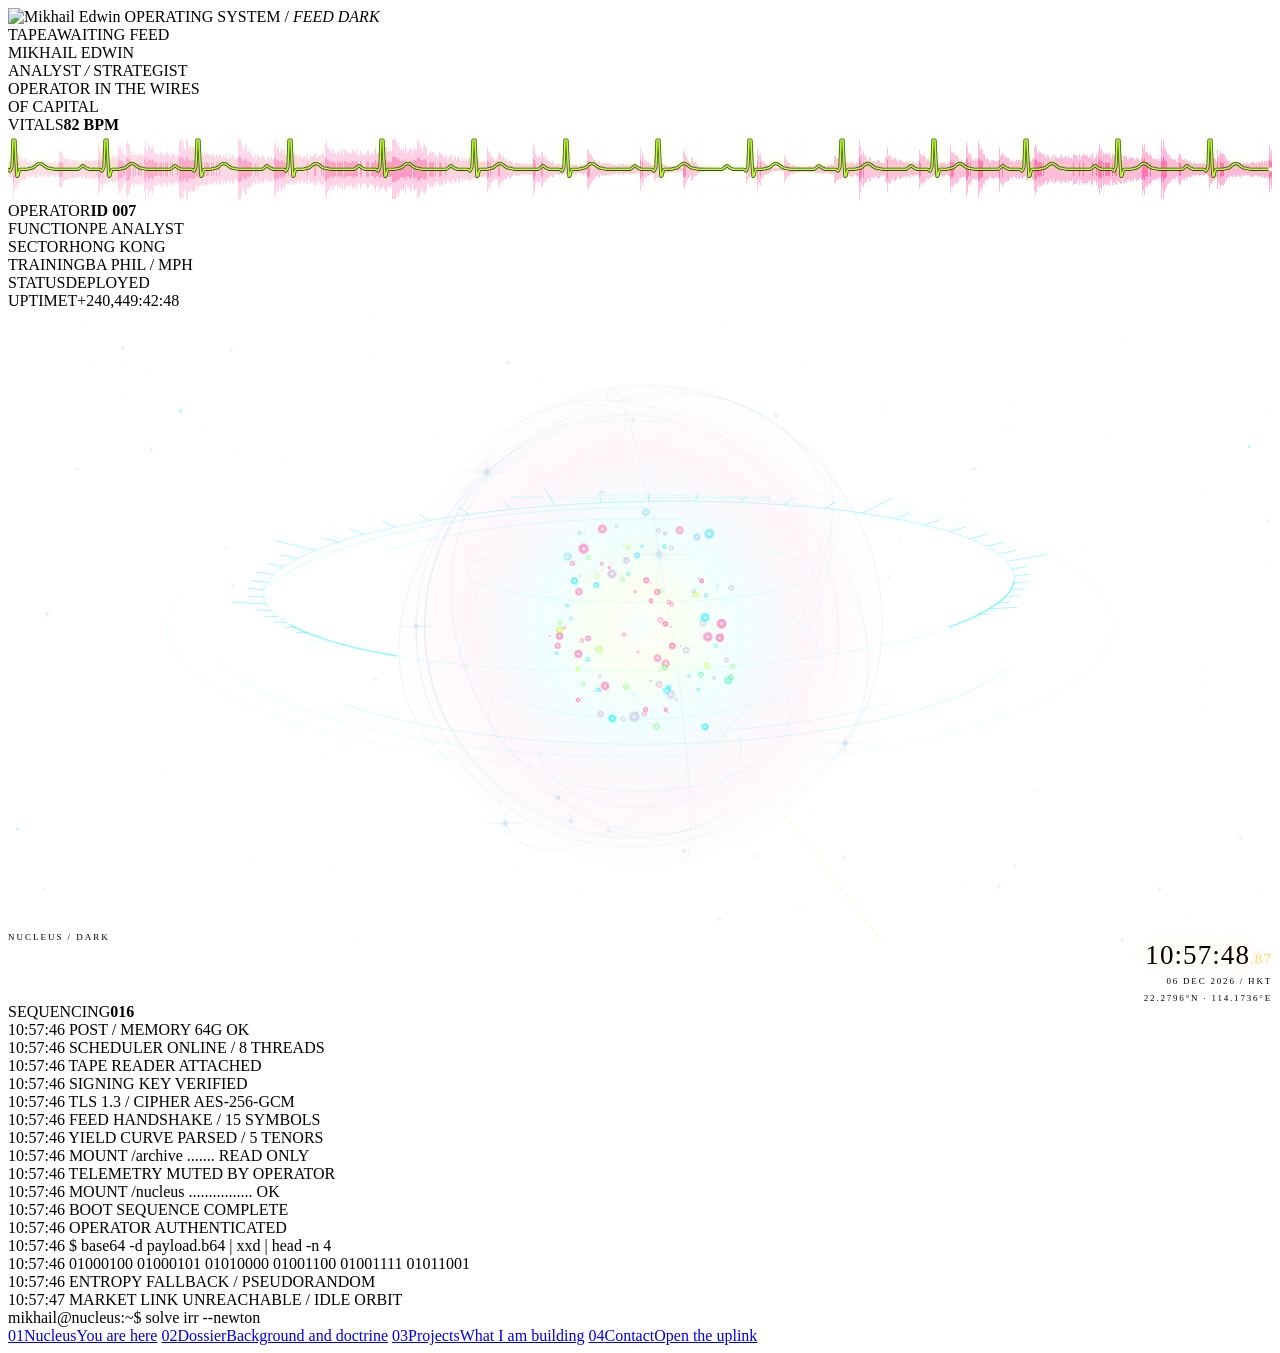
==== index.html @ b55f5379 "stop waiting on a font to draw anything Every page hung its first paint on a stylesheet from a host " ====
<!DOCTYPE html>
<html lang="en">
<head>
<meta charset="UTF-8" />
<meta name="viewport" content="width=device-width, initial-scale=1.0" />
<title>MIKHAIL EDWIN // NUCLEUS</title>
<meta name="description" content="Mikhail Edwin — analyst and strategist, operator in the wires of capital. Hong Kong.">
<meta name="theme-color" content="#05050a">
<meta property="og:type" content="website">
<meta property="og:site_name" content="Mikhail Edwin">
<meta property="og:title" content="MIKHAIL EDWIN">
<meta property="og:description" content="Mikhail Edwin — analyst and strategist, operator in the wires of capital. Hong Kong.">
<meta property="og:url" content="https://www.mikhailedwin.com/">
<meta name="twitter:card" content="summary">
<meta name="twitter:title" content="MIKHAIL EDWIN">
<meta name="twitter:description" content="Mikhail Edwin — analyst and strategist, operator in the wires of capital. Hong Kong.">
<link rel="canonical" href="https://www.mikhailedwin.com/">
<link rel="preconnect" href="https://fonts.googleapis.com">
<link rel="preconnect" href="https://fonts.gstatic.com" crossorigin>
<!-- Fonts must never hold up the first paint. This host is unreachable
     from some networks, and a blocking stylesheet means a blank page
     until it times out. Loaded as print, promoted on arrival; the type
     falls back to the system stack and swaps in when it lands. -->
<link href="https://fonts.googleapis.com/css2?family=Chakra+Petch:wght@300;600;700&family=JetBrains+Mono:wght@300;400;500&display=swap" rel="stylesheet" media="print" onload="this.media='all'">
<noscript><link href="https://fonts.googleapis.com/css2?family=Chakra+Petch:wght@300;600;700&family=JetBrains+Mono:wght@300;400;500&display=swap" rel="stylesheet"></noscript>
<link rel="icon" href="favicon.svg" type="image/svg+xml">
<link rel="stylesheet" href="hud.css?v=9">
<style>
/* ── Clock ────────────────────────────────────────────────── */
.clk { text-align: right; }
.clk .big {
  color: var(--amber); font-size: 27px; letter-spacing: .04em;
  font-variant-numeric: tabular-nums; line-height: 1;
  text-shadow: 0 0 18px rgba(255,184,0,.28);
}
.clk .big em { font-style: normal; color: rgba(255,184,0,.55); font-size: 15px; }
.clk .l { color: var(--am-2); font-size: 9px; letter-spacing: .2em; margin-top: 7px; }
.clk .l.date { color: var(--am-1); }

/* ── Field (the orbital ticker) ───────────────────────────── */
.field { position: relative; min-height: 0; cursor: crosshair; outline: none; }
#orb { display: block; width: 100%; height: 100%; }
.field:focus-visible { outline: 1px solid var(--mg-1); outline-offset: 4px; }

/* Warp-through: chrome falls away as the core rushes the viewer */
.hud { transition: opacity .2s ease-in, transform .38s cubic-bezier(.45,0,.9,.35), filter .2s ease-in; }
.hud.warping { opacity: 0; transform: scale(1.12); filter: blur(1.5px); }
.hud.warping .field { opacity: 1; }
#warp {
  position: fixed; inset: 0; z-index: 90; pointer-events: none; opacity: 0;
  background: radial-gradient(circle at 50% 50%, #eafcff 0%, var(--cyan) 42%, rgba(0,240,255,0) 78%);
}
.f-tag { position: absolute; bottom: 0; font-size: 9px; letter-spacing: .22em; color: var(--cy-2); pointer-events: none; }
.f-l { left: 0; }
.f-r { right: 0; text-align: right; }
.f-r b { color: var(--cy-1); font-weight: 400; }

/* ── Vitals ───────────────────────────────────────────────── */
#wave { display: block; width: 100%; height: 68px; }
</style>
</head>
<body>

<div id="warp"></div>

<div class="hud">

  <header class="strip">
    <span class="mark"><img src="favicon.svg" alt="Mikhail Edwin" width="22" height="19"></span>
    <span class="build hide-s"><i class="pip warn" id="pip"></i>OPERATING SYSTEM / <em id="state" class="warn">INITIALISING</em></span>
    <div class="tape" id="tape" aria-hidden="true"><span class="tape-rail" id="tapeRail"></span></div>
    <span class="spacer"></span>
  </header>

  <!-- LEFT -->
  <div class="col">
    <div class="ident">
      <div class="n">
        <span class="glitch" data-text="MIKHAIL">MIKHAIL</span>
        <span class="glitch b" data-text="EDWIN">EDWIN</span>
      </div>
      <div class="r">ANALYST <i>/</i> STRATEGIST<br>OPERATOR IN THE WIRES<br>OF CAPITAL</div>
    </div>

    <div class="mod mod--vitals">
      <div class="h"><span>VITALS</span><b class="life"><span id="bpm">--</span> BPM</b></div>
      <canvas id="wave"></canvas>
    </div>

    <div class="mod mod--operator">
      <div class="h"><span>OPERATOR</span><b>ID 007</b></div>
      <div class="kv"><span class="k">FUNCTION</span><span class="v">PE ANALYST</span></div>
      <div class="kv"><span class="k">SECTOR</span><span class="v">HONG KONG</span></div>
      <div class="kv"><span class="k">TRAINING</span><span class="v">BA PHIL / MPH</span></div>
      <div class="kv"><span class="k">STATUS</span><span class="v life">DEPLOYED</span></div>
      <div class="kv"><span class="k">UPTIME</span><span class="v t" id="up">--</span></div>
    </div>
  </div>

  <!-- CENTRE FIELD -->
  <div class="field" id="field" role="button" tabindex="0"
       aria-label="Seven Eyes protocol. Opens the surveillance view.">
    <canvas id="orb"></canvas>
    <div class="f-tag f-l">NUCLEUS / <span id="f-mode">IDLE</span></div>
  </div>

  <!-- RIGHT -->
  <div class="col">
    <div class="clk">
      <div class="big"><span id="ck">00:00:00</span><em id="ms">.00</em></div>
      <div class="l date" id="dt">-- --- ----</div>
      <div class="l">22.2796&deg;N &middot; 114.1736&deg;E</div>
    </div>

    <div class="mod logmod mod--log">
      <div class="h time"><span>SEQUENCING</span><b id="seq">000</b></div>
      <div class="log" id="log"></div>
      <div class="caret" id="caret">mikhail@nucleus:~$ </div>
    </div>
  </div>

  <!-- BOTTOM MENU -->
  <nav class="menu" id="menu">
    <span class="menu-scan" id="scan"></span>
    <a class="mi on" href="#"><span class="idx">01</span><span class="t2">Nucleus</span><span class="c2">You are here</span></a>
    <a class="mi" href="dossier.html"><span class="idx">02</span><span class="t2">Dossier</span><span class="c2">Background and doctrine</span></a>
    <a class="mi" href="projects.html"><span class="idx">03</span><span class="t2">Projects</span><span class="c2">What I am building</span></a>
    <a class="mi" href="https://linkedin.com/in/mikhailedwin" target="_blank" rel="noopener"><span class="idx">04</span><span class="t2">Contact</span><span class="c2">Open the uplink</span></a>
  </nav>

</div>

<script>
(function () {
  'use strict';
  var RM = matchMedia('(prefers-reduced-motion: reduce)').matches;
  var $ = function (i) { return document.getElementById(i); };
  var lerp = function (a, b, t) { return a + (b - a) * t; };
  var LM = '193,255,58';

  /* ── Entropy ─────────────────────────────────────────────── */
  var QRN = [], qi = Math.floor(Math.random() * 9973);
  function qrand() { return QRN.length ? QRN[qi++ % QRN.length] : Math.random(); }
  // Shuffle bag: every entry comes up once before any comes up twice, and
  // the running order is different each time the bag refills. Beats plain
  // random, which clumps and repeats.
  function bagOf(arr) {
    var bag = [];
    return function () {
      if (!bag.length) {
        bag = arr.slice();
        for (var i = bag.length - 1; i > 0; i--) {
          var j = Math.floor(qrand() * (i + 1));
          var t = bag[i]; bag[i] = bag[j]; bag[j] = t;
        }
      }
      return bag.pop();
    };
  }
  fetch('quantum_rng.json?w=' + Math.floor(Date.now() / 6048e5))
    .then(function (r) { return r.json(); })
    .then(function (d) {
      if (d.values && d.values.length) {
        QRN = d.values;
        log('QUANTUM POOL BOUND / ' + d.values.length + ' SEEDS');
      }
    })
    .catch(function () { log('ENTROPY FALLBACK / PSEUDORANDOM'); });

  /* ── Clock / uptime ──────────────────────────────────────── */
  function pad(n, w) { return String(n).padStart(w || 2, '0'); }
  var fmt = new Intl.DateTimeFormat('en-GB', {
    timeZone: 'Asia/Hong_Kong', hour12: false,
    hour: '2-digit', minute: '2-digit', second: '2-digit',
    day: '2-digit', month: 'short', year: 'numeric'
  });
  var ckEl = $('ck'), msEl = $('ms'), dtEl = $('dt');
  var lastSec = -1, lastCk = '', lastDt = '', lastMs = '';
  function clock() {
    var now = Date.now();
    var sec = (now / 1000) | 0;
    if (sec !== lastSec) {                 // the expensive part, once a second
      lastSec = sec;
      var g = {};
      fmt.formatToParts(new Date(now)).forEach(function (p) { g[p.type] = p.value; });
      var ck = g.hour + ':' + g.minute + ':' + g.second;
      if (ck !== lastCk) { lastCk = ck; ckEl.textContent = ck; }
      var dt = g.day + ' ' + String(g.month).toUpperCase() + ' ' + g.year + ' / HKT';
      if (dt !== lastDt) { lastDt = dt; dtEl.textContent = dt; }
    }
    var ms = '.' + pad(Math.floor(now % 1000 / 10));
    if (ms !== lastMs) { lastMs = ms; msEl.textContent = ms; }
  }
  var BIRTH = new Date('1999-07-02T09:15:00Z').getTime();
  function uptime() {
    var s = Math.floor((Date.now() - BIRTH) / 1000);
    $('up').textContent = 'T+' + Math.floor(s / 3600).toLocaleString('en-US') + ':' + pad(s % 3600 / 60 | 0) + ':' + pad(s % 60);
  }
  uptime(); setInterval(uptime, 1000);

  /* ── Log ─────────────────────────────────────────────────── */
  var logEl = $('log'), seq = 0;
  var tfmt = new Intl.DateTimeFormat('en-GB', {
    timeZone: 'Asia/Hong_Kong', hour12: false,
    hour: '2-digit', minute: '2-digit', second: '2-digit'
  });
  function log(msg, cls) {
    var el = document.createElement('div');
    el.className = 'ln new ' + (cls || '');
    el.innerHTML = '<span class="ts">' + tfmt.format(new Date()) + '</span> ' + msg;
    logEl.appendChild(el);
    setTimeout(function () { el.classList.remove('new'); }, 360);
    while (logEl.children.length > 30) logEl.removeChild(logEl.firstChild);
    $('seq').textContent = pad(++seq % 1000, 3);
  }
  // Seed enough scrollback that the panel opens full rather than
  // with a void between the header and the first line.
  // A boot has a beginning and an end, so those stay put. Everything in
  // between is drawn fresh each load, in a fresh order, from a pool far
  // larger than the number of slots.
  var BOOT_MID = [
    'BUS ENUMERATED / 14 DEVICES',
    'KERNEL 4.1.7 / WETWARE BRIDGE OK',
    'MOUNT /nucleus  ................ OK',
    'MOUNT /doctrine ......... ENCRYPTED',
    'MOUNT /archive  ....... READ ONLY',
    'TLS 1.3 / CIPHER AES-256-GCM',
    'MARKET SOCKET OPENED',
    'FEED HANDSHAKE / 15 SYMBOLS',
    'ENTROPY POOL SEEDED',
    'CARDIO DRIVER ATTACHED',
    'CLOCK SYNCED / STRATUM 2 / HKT',
    'PAGE TABLES REBUILT / 0 FAULTS',
    'SCHEDULER ONLINE / 8 THREADS',
    'ORBITAL SOLVER LOADED',
    'COLOUR RAMP CALIBRATED',
    'TAPE READER ATTACHED',
    'YIELD CURVE PARSED / 5 TENORS',
    'CACHE WARM / 94% HIT',
    'WATCHDOG ARMED / 30s',
    'SIGNING KEY VERIFIED',
    'TELEMETRY MUTED BY OPERATOR',
    'FIRMWARE 2.4.1 / NO ROLLBACK'
  ];
  var bootBag = bagOf(BOOT_MID);
  log('POST / MEMORY 64G OK');
  var bootN = 8 + Math.floor(qrand() * 3);
  for (var bi = 0; bi < bootN; bi++) log(bootBag());
  log('BOOT SEQUENCE COMPLETE');
  log('OPERATOR AUTHENTICATED');

  /* ── The machine is always building ──────────────────────── */
  // Real data first: status.json carries the genuine last operation,
  // written by the GitHub Actions workflows. This line is actually true.
  fetch('status.json?t=' + Math.floor(Date.now() / 60000))
    .then(function (r) { return r.json(); })
    .then(function (d) { if (d.last_op) log('LAST OP <span class="s">' + d.last_op + '</span>'); })
    .catch(function () {});

  function hex(n) {
    var o = '', h = '0123456789abcdef';
    for (var i = 0; i < n; i++) o += h[Math.floor(qrand() * 16)];
    return o;
  }
  function toBin(w) {
    return w.split('').map(function (ch) {
      return ch.charCodeAt(0).toString(2).padStart(8, '0');
    }).join(' ');
  }

  var build = 470 + Math.floor(qrand() * 90);
  // Real work, in the two languages this operator actually thinks in:
  // quantitative finance and biostatistics.
  var CODE = [
    '<span class="c-k">double</span> <span class="c-f">blackScholes</span>(S,K,r,v,T) {',
    '  d1 = (log(S/K)+(r+v*v/<span class="c-n">2</span>)*T)/(v*sqrt(T));',
    'sharpe = (<span class="c-f">mean</span>(r) - rf) / <span class="c-f">stdev</span>(r);',
    'beta = <span class="c-f">cov</span>(ri, rm) / <span class="c-f">var</span>(rm);',
    '<span class="c-k">for</span> (<span class="c-k">auto</span>&amp; t : trades) pnl += t.qty * dP;',
    'var95 = <span class="c-f">percentile</span>(rets, <span class="c-n">5</span>);',
    'irr = <span class="c-f">npvSolve</span>(cf, guess=<span class="c-n">0.1</span>);',
    '<span class="c-k">const</span> dcf = cf.<span class="c-f">reduce</span>((a,c,t)=&gt;a+c/r**t);',
    'ev = mktCap + debt - cash; <span class="c-c">// EV</span>',
    '<span class="c-f">coxph</span>(Surv(t, d) ~ arm + age);',
    'hr = <span class="c-f">exp</span>(coef); <span class="c-c">// hazard ratio</span>',
    'km.<span class="c-f">fit</span>(T, event_observed=E);',
    '<span class="c-k">if</span> (p &lt; <span class="c-n">0.05</span>) <span class="c-f">rejectNull</span>();',
    'ci = [<span class="c-f">exp</span>(b-<span class="c-n">1.96</span>*se), <span class="c-f">exp</span>(b+<span class="c-n">1.96</span>*se)];',
    'auc = <span class="c-f">trapz</span>(fpr, tpr);',
    'expr = <span class="c-f">log2</span>(counts + <span class="c-n">1</span>);',
    '<span class="c-f">align</span>(seqA, seqB, BLOSUM62);',
    'power = <span class="c-f">tTestPower</span>(d=<span class="c-n">0.4</span>, n=<span class="c-n">180</span>);'
  ];
  /* ── Shell work ────────────────────────────────────────────
     Set dressing, not tooling: plausible operator commands with no
     real host behind any of them. Some carry their own reply. */
  function sh(bin, rest, out, bad) {
    var l = '<span class="sh"><span class="p">$</span> <span class="b">' + bin + '</span> ' + rest + '</span>';
    if (out) l += ' <span class="out' + (bad ? ' bad' : '') + '">' + out + '</span>';
    return l;
  }
  var OPS = [
    function () { return sh('nmap', '<span class="fl">-sS -T4 -p-</span> 10.0.<span class="fl">' + Math.floor(qrand() * 40) + '</span>.0/24',
                            '&rarr; ' + (1 + Math.floor(qrand() * 9)) + ' HOSTS UP'); },
    function () { return sh('ssh', '<span class="fl">-i</span> ~/.ssh/id_ed25519 ops@node-<span class="fl">' + pad(Math.floor(qrand() * 32), 2) + '</span>', '&rarr; AUTH OK'); },
    function () { return sh('tcpdump', "<span class=\"fl\">-i</span> eth0 'tcp port 443' <span class=\"fl\">-w</span> cap.pcap"); },
    function () { return sh('openssl', 's_client <span class="fl">-connect</span> feed:443', '&rarr; TLSv1.3 / CERT PINNED'); },
    function () { return sh('netstat', '<span class="fl">-tulpn</span> | grep LISTEN', '&rarr; ' + (2 + Math.floor(qrand() * 7)) + ' SOCKETS'); },
    function () { return sh('dig', '<span class="fl">+short</span> mikhailedwin.com', '&rarr; 104.21.' + Math.floor(qrand() * 255) + '.' + Math.floor(qrand() * 255)); },
    function () { return sh('gpg', '<span class="fl">--decrypt</span> doctrine.asc', '&rarr; GOOD SIGNATURE'); },
    function () { return sh('strace', '<span class="fl">-p</span> ' + (2000 + Math.floor(qrand() * 6000)) + ' <span class="fl">-e</span> trace=network'); },
    function () { return sh('curl', '<span class="fl">-s</span> feed/quote | jq <span class="st">\'.[] | .px\'</span>'); },
    function () { return sh('grep', '<span class="fl">-RIn</span> <span class="st">"SECRET"</span> <span class="fl">--exclude-dir=</span>.git', '&rarr; 0 MATCHES'); },
    function () { return sh('ssh-keygen', '<span class="fl">-lf</span> id_ed25519.pub', '&rarr; 256 SHA256:' + hex(6)); },
    function () { return sh('iptables', '<span class="fl">-A</span> OUTPUT <span class="fl">-p</span> tcp <span class="fl">--dport</span> 22 <span class="fl">-j</span> LOG'); },
    function () { return sh('base64', '<span class="fl">-d</span> payload.b64 | xxd | head <span class="fl">-n</span> 4'); },
    function () { return sh('awk', '<span class="st">\'{s+=$3} END {print s}\'</span> fills.csv', '&rarr; ' + (100 + Math.floor(qrand() * 900)) + 'K'); },
    function () { return sh('fail2ban-client', 'status sshd', '&rarr; ' + Math.floor(qrand() * 14) + ' BANNED'); },
    function () { return sh('rsync', '<span class="fl">-az --delete</span> ./dist node-04:/srv', '&rarr; ' + (10 + Math.floor(qrand() * 90)) + ' FILES'); },
    function () { return sh('sha256sum', 'nucleus.bin', '&rarr; ' + hex(10) + '&hellip;'); },
    function () { return sh('kill', '<span class="fl">-9</span> ' + (2000 + Math.floor(qrand() * 6000)), '&rarr; NO SUCH PROCESS', 1); },
    function () { return sh('tail', '<span class="fl">-f</span> /var/log/auth.log', '&rarr; ' + (1 + Math.floor(qrand() * 5)) + ' FAILED LOGINS', 1); },
    function () { return sh('systemctl', 'restart nucleus.service', '&rarr; ACTIVE'); }
  ];

  var CHATTER = [
    function () { return 'COMMIT <span class="s">' + hex(7) + '</span> // PUSHED'; },
    function () { return 'BUILD #' + (++build) + ' PASSED'; }
  ];
  var codeBag = bagOf(CODE), chatterBag = bagOf(CHATTER), opsBag = bagOf(OPS);
  (function chatter() {
    // Half code, half shell, punctuated by the occasional commit.
    var roll = qrand();
    var line = roll < .42 ? '<span class="code">' + codeBag() + '</span>'
             : roll < .84 ? opsBag()()
             : chatterBag()();
    log(line);
    setTimeout(chatter, 4420 + qrand() * 3380);
  })();

  var WORDS = ['MIKHAIL', 'DEPLOY', 'SIGNAL', 'CAPITAL', 'HONGKONG', 'NUCLEUS',
               'LIQUIDITY', 'MANDATE', 'CARRY', 'HAZARD', 'COHORT', 'ALPHA'];
  var wordBag = bagOf(WORDS);
  (function binary() {
    log('<span class="bin">' + toBin(wordBag()) + '</span>');
    setTimeout(binary, 14300 + qrand() * 6500);
  })();

  /* ── The terminal loses its mind ─────────────────────────
     Someone is in here editing while it runs: rows scramble,
     shear out of line, invert, and the whole panel tears its
     colour channels apart. Every effect self-heals.
     ──────────────────────────────────────────────────────── */
  var NOISE = '█▓░▒#?X!@01%$/\\<>[]{}=+*';
  var busy = 0;

  function rows() { return [].slice.call(logEl.children); }
  function pick() { var r = rows(); return r.length ? r[Math.floor(qrand() * r.length)] : null; }

  // Character scramble on a single row, then resolve.
  function scramble(el, ticks, speed) {
    if (!el || el._busy) return;
    el._busy = true; busy++;
    var html = el.innerHTML, txt = el.textContent, n = 0;
    var id = setInterval(function () {
      var ch = txt.split('');
      var hits = 2 + Math.floor(qrand() * 5);
      for (var i = 0; i < hits; i++) {
        var pos = Math.floor(Math.random() * ch.length);
        if (ch[pos] !== ' ') ch[pos] = NOISE[Math.floor(Math.random() * NOISE.length)];
      }
      el.textContent = ch.join('');
      if (++n >= ticks) {
        clearInterval(id);
        el.innerHTML = html; el._busy = false; busy--;
      }
    }, speed);
  }

  // Rows shear sideways for a beat.
  function slip(el) {
    if (!el) return;
    el.classList.add('slip');
    setTimeout(function () { el.classList.remove('slip'); }, 90 + qrand() * 120);
  }

  // A row flashes inverted, like a selection sweeping past.
  function invert(el) {
    if (!el) return;
    el.classList.add('inv');
    setTimeout(function () { el.classList.remove('inv'); }, 70 + qrand() * 90);
  }

  // Whole-panel channel tear.
  function tear() {
    logEl.classList.remove('tear');
    void logEl.offsetWidth;
    logEl.classList.add('tear');
    setTimeout(function () { logEl.classList.remove('tear'); }, 240);
  }

  // Constant low-level unrest.
  (function unrest() {
    var roll = qrand();
    if (busy < 3) {
      if (roll < .42)      scramble(pick(), 4 + Math.floor(qrand() * 4), 42);
      else if (roll < .66) slip(pick());
      else if (roll < .80) invert(pick());
    }
    setTimeout(unrest, 545 + qrand() * 1170);
  })();

  // Occasional full breakdown: several rows go at once and the panel tears.
  (function breakdown() {
    tear();
    var r = rows(), hit = Math.min(r.length, 3 + Math.floor(qrand() * 3));
    for (var i = 0; i < hit; i++) {
      (function (d) {
        setTimeout(function () {
          var el = r[r.length - 1 - d];
          scramble(el, 6 + Math.floor(qrand() * 5), 34);
          if (qrand() > .55) slip(el);
        }, d * 55);
      })(i);
    }
    setTimeout(breakdown, 9100 + qrand() * 11700);
  })();

  // The caret occasionally types a phantom command and gets denied.
  (function phantom() {
    var CMDS = ['recompile --core', 'trace 0x7ffd', 'patch nucleus.c', 'fit cox --robust',
                'push origin main', 'solve irr --newton', 'seq align --local'];
    var el = $('caret'), base = 'mikhail@nucleus:~$ ';
    var cmd = CMDS[Math.floor(qrand() * CMDS.length)], i = 0;
    var id = setInterval(function () {
      el.textContent = base + cmd.slice(0, ++i);
      if (i >= cmd.length) {
        clearInterval(id);
        setTimeout(function () { el.textContent = base; }, 900 + qrand() * 1200);
      }
    }, 55);
    setTimeout(phantom, 11700 + qrand() * 10400);
  })();

  /* ══════════════════════════════════════════════════════════
     MARKET
     ══════════════════════════════════════════════════════════ */
  var FH = 'd81kbb9r01qrojfbudjgd81kbb9r01qrojfbudk0';
  var EQ = ['NVDA','MSFT','AAPL','TSLA','META','BX','KKR','JPM','BABA','XOM','LLY','COIN'];
  var mkt = {}, feed = [];

  function get(url) {
    var c = new AbortController(), k = setTimeout(function () { c.abort(); }, 7000);
    return fetch(url, { signal: c.signal })
      .then(function (r) { clearTimeout(k); return r.ok ? r.json() : null; })
      .catch(function () { clearTimeout(k); return null; });
  }
  function money(n) {
    if (n == null) return '---';
    return '$' + (Math.abs(n) >= 10000
      ? n.toLocaleString('en-US', { maximumFractionDigits: 0 })
      : n.toLocaleString('en-US', { minimumFractionDigits: 2, maximumFractionDigits: 2 }));
  }
  function pctf(p) { return (p >= 0 ? '+' : '') + p.toFixed(2) + '%'; }

  function loadEq() {
    var jobs = [];
    for (var i = 0; i < EQ.length; i += 8) (function (b, k) {
      jobs.push(new Promise(function (res) {
        setTimeout(function () {
          Promise.all(b.map(function (s) {
            return get('https://finnhub.io/api/v1/quote?symbol=' + s + '&token=' + FH)
              .then(function (j) { if (j && j.c) mkt[s] = { price: j.c, pct: j.dp == null ? null : j.dp }; });
          })).then(res);
        }, k * 250);
      }));
    })(EQ.slice(i, i + 8), i / 8);
    return Promise.all(jobs);
  }
  function loadCx() {
    return get('https://api.coingecko.com/api/v3/simple/price?ids=bitcoin,ethereum,solana&vs_currencies=usd&include_24hr_change=true')
      .then(function (j) {
        if (!j) return;
        if (j.bitcoin)  mkt['BTC'] = { price: j.bitcoin.usd,  pct: j.bitcoin.usd_24h_change };
        if (j.ethereum) mkt['ETH'] = { price: j.ethereum.usd, pct: j.ethereum.usd_24h_change };
        if (j.solana)   mkt['SOL'] = { price: j.solana.usd,   pct: j.solana.usd_24h_change };
      });
  }

  function render() {
    var rows = Object.keys(mkt).map(function (s) { return { s: s, d: mkt[s] }; })
      .filter(function (r) { return r.d && r.d.pct != null; })
      .sort(function (a, b) { return b.d.pct - a.d.pct; });

    if (!rows.length) {
      var st = $('state'); st.textContent = 'FEED DARK'; st.className = 'warn';
      $('pip').className = 'pip warn';
      $('f-mode').textContent = 'DARK';
      log('MARKET LINK UNREACHABLE / IDLE ORBIT');
      return;
    }

    var st2 = $('state'); st2.textContent = 'ONLINE'; st2.className = '';
    $('pip').className = 'pip';
    var top = rows[0], low = rows[rows.length - 1];

    var vol = rows.reduce(function (a, r) { return a + Math.abs(r.d.pct); }, 0) / rows.length;
    $('f-mode').textContent = vol > 2 ? 'VOLATILE' : 'STABLE';

    // Volatility sets the CENTRE of the heart-rate band, not a fixed value
    bpmCentre = Math.max(76, Math.min(102, 78 + vol * 8));
    charge = Math.min(1, .3 + vol / 5);
    bind(rows);
    emitPulse();
    feed = rows.slice();
    log('SNAPSHOT / ' + rows.length + ' SYMBOLS / VOL ' + vol.toFixed(2) + '%');
  }

  /* ── Sovereign yields ──────────────────────────────────────
     Neither the Treasury nor FRED will answer a browser, so a
     scheduled job pulls them and leaves bonds.json on our own origin. */
  var bonds = [];
  function loadBonds() {
    return get('bonds.json?d=' + Math.floor(Date.now() / 216e5))
      .then(function (j) { if (j && j.rows) bonds = j.rows; });
  }

  var TAPE_NAME = { US3Y: 'US 3', US5Y: 'US 5', US10Y: 'US 10', CN10Y: 'CN 10', IN10Y: 'IN 10' };

  function tape() {
    var rail = $('tapeRail');
    if (!rail) return;
    var out = [];

    bonds.forEach(function (b) {
      if (b.val == null) return;
      var cls = b.chg == null ? '' : (b.chg >= 0 ? 'up' : 'dn');
      var ch = b.chg == null ? '' :
        '<span class="c ' + cls + '">' + (b.chg >= 0 ? '+' : '') + b.chg.toFixed(2) + '</span>';
      out.push('<span class="tk y' + (b.stale ? ' stale' : '') + '">' +
               '<span class="s">' + (TAPE_NAME[b.sym] || b.sym) + '</span>' +
               '<span class="p">' + b.val.toFixed(2) + '%</span>' + ch + '</span>');
    });

    Object.keys(mkt).forEach(function (k) {
      var d = mkt[k];
      if (!d || d.pct == null) return;
      out.push('<span class="tk">' +
               '<span class="s">' + k + '</span>' +
               '<span class="p">' + money(d.price) + '</span>' +
               '<span class="c ' + (d.pct >= 0 ? 'up' : 'dn') + '">' + pctf(d.pct) + '</span></span>');
    });

    if (!out.length) {
      rail.innerHTML = '<span class="tk"><span class="s">TAPE</span>' +
                       '<span class="p">AWAITING FEED</span></span>';
      return;
    }
    // Twice through, so the halfway wrap is seamless.
    var run = out.join('');
    rail.innerHTML = run + run;
    // Constant crawl speed regardless of how much is on the rail.
    var half = rail.scrollWidth / 2;
    if (half > 0) rail.style.animationDuration = Math.max(24, half / 32).toFixed(1) + 's';
  }

  function refresh() {
    // Yields come off our own origin and land immediately; the market legs
    // can take seconds or never answer at all. Paint as each arrives rather
    // than holding an empty rail hostage to the slowest one.
    loadBonds().then(tape);
    Promise.all([loadEq(), loadCx()]).then(function () { render(); tape(); });
  }
  refresh();
  setInterval(refresh, 90000);

  var fi = 0;
  setInterval(function () {
    if (!feed.length) return;
    var r = feed[fi++ % feed.length];
    log('<span class="s">' + r.s + '</span> ' + money(r.d.price) +
        ' <span class="n">' + pctf(r.d.pct) + '</span>', r.d.pct >= 0 ? 'up' : 'dn');
  }, 3640);

  /* ══════════════════════════════════════════════════════════
     THE NUCLEUS
     A 3D atom where hue carries data. Each symbol is an electron
     on its own precessing, inclined orbit; its colour is its
     performance on a continuous ramp:

        lime ── cyan ── pale ── rose ── magenta
        strong gain          flat          deep loss

     so a green day turns the whole atom lime and a bloodbath
     turns it magenta. The core runs a temperature gradient from
     white-hot centre out to the shell edge. Amber is never used
     here: it belongs to the time domain.
     ══════════════════════════════════════════════════════════ */
  var oCv = $('orb'), OG = null;
  oCv.style.cursor = 'crosshair';
  var bodies = [], charge = .3, spin = 0, coreRot = 0;
  // The outermost ring lives in the same space as the orbits rather than
  // being painted flat on the glass, so it can revolve and tumble at once.
  var ring = { rad: 1.42, inc: 0, ci: 1, si: 0, node: 0, prec: 0 }, ringPh = 0;

  /* ── THE BLOOM ─────────────────────────────────────────────
     A second state for the nucleus. For a few seconds it stops
     being an instrument and becomes geometry: kaleidoscopic,
     recursive, curving, and at the peak no longer bound to the
     palette at all. It is still a readout though. How often it
     opens and how far it goes are both set by how hard the
     market is moving, so the machine comes apart when the tape
     does. Every frequency in here sits far below 3Hz on purpose.
     ────────────────────────────────────────────────────────── */
  var psy = 0, psyT = 0, psyPeak = 0, psyHold = 0, psyNext = 10 + Math.random() * 14;
  var dwell = 0, dwellOn = false, lastHX = -9999, lastHY = -9999;
  var pbufA = null, pbufB = null;
  var CAN_FILTER = (function () {
    try {
      var cc = document.createElement('canvas').getContext('2d');
      cc.filter = 'hue-rotate(90deg)';
      return cc.filter !== 'none' && cc.filter !== '';
    } catch (e) { return false; }
  })();

  var hoverX = -9999, hoverY = -9999, hoverBody = null;
  var fieldHot = false;
  var sweep = 0;
  var zoom = 0, zoomT0 = 0, warping = false;
  var FLARE = true;                       // dropped first if frames slip

  var camTX = 0, camTY = 0, camX = 0, camY = 0;
  var PARALLAX = matchMedia('(pointer: fine)').matches && !RM;
  if (PARALLAX) {
    addEventListener('pointermove', function (e) {
      camTX = (e.clientX / innerWidth - .5) * 2;
      camTY = (e.clientY / innerHeight - .5) * 2;
    }, { passive: true });
  }

  /* ── Tilt ──────────────────────────────────────────────────
     On a phone there is no cursor to lead the camera, so the
     handset itself becomes the cursor: tilt it and the atom leans
     with you. The first reading is taken as level, whatever way
     you happen to be holding it, and that neutral drifts very
     slowly so settling into a new position re-centres rather than
     pinning the view at the edge. iOS needs to be asked first,
     and asking has to come from a tap. */
  var tiltOn = false, tiltCal = false, tilt0x = 0, tilt0y = 0;
  function onTilt(e) {
    if (e.beta == null && e.gamma == null) return;
    var bB = e.beta || 0, gG = e.gamma || 0;
    var ang = (screen.orientation && screen.orientation.angle) || window.orientation || 0;
    var tx, ty;
    if (ang === 90)                       { tx =  bB; ty = -gG; }
    else if (ang === -90 || ang === 270)  { tx = -bB; ty =  gG; }
    else if (ang === 180)                 { tx = -gG; ty = -bB; }
    else                                  { tx =  gG; ty =  bB; }
    if (!tiltCal) { tilt0x = tx; tilt0y = ty; tiltCal = true; }
    else { tilt0x += (tx - tilt0x) * .0009; tilt0y += (ty - tilt0y) * .0009; }
    var dx = (tx - tilt0x) / 26, dy = (ty - tilt0y) / 26;
    camTX = dx < -1 ? -1 : dx > 1 ? 1 : dx;
    camTY = dy < -1 ? -1 : dy > 1 ? 1 : dy;
    tiltOn = true;
  }

  var tiltTag = null;
  function armTilt() {
    addEventListener('deviceorientation', onTilt, { passive: true });
    if (tiltTag) { tiltTag.remove(); tiltTag = null; }
  }
  if (!RM && !PARALLAX && typeof DeviceOrientationEvent !== 'undefined') {
    if (typeof DeviceOrientationEvent.requestPermission === 'function') {
      // iOS. Offer it rather than ambushing them with a system prompt, and
      // keep the control out of the way of the tap that opens Seven Eyes.
      tiltTag = document.createElement('button');
      tiltTag.className = 'tilt-arm';
      tiltTag.type = 'button';
      tiltTag.textContent = 'TILT TO ORBIT';
      tiltTag.addEventListener('click', function (ev) {
        ev.stopPropagation(); ev.preventDefault();
        DeviceOrientationEvent.requestPermission()
          .then(function (r) { if (r === 'granted') armTilt(); else tiltTag.textContent = 'TILT DENIED'; })
          .catch(function () { tiltTag.textContent = 'TILT UNAVAILABLE'; });
      });
      fieldEl0().appendChild(tiltTag);
    } else {
      armTilt();                       // Android and the rest just work
    }
  }
  function fieldEl0() { return document.getElementById('field'); }

  /* ── The performance ramp ─────────────────────────────────
     -1 (deep loss) .. 0 (flat) .. +1 (strong gain)            */
  var STOPS = [
    [-1.00, 255,  45, 146],   // magenta
    [-0.45, 255, 105, 175],   // rose
    [ 0.00, 190, 214, 236],   // pale, inert
    [ 0.45,   0, 240, 255],   // cyan
    [ 1.00, 193, 255,  58]    // lime
  ];
  function rampRaw(t) {
    t = Math.max(-1, Math.min(1, t));
    for (var i = 0; i < STOPS.length - 1; i++) {
      var a = STOPS[i], b = STOPS[i + 1];
      if (t <= b[0]) {
        var f = (t - a[0]) / (b[0] - a[0]);
        return [
          Math.round(a[1] + (b[1] - a[1]) * f),
          Math.round(a[2] + (b[2] - a[2]) * f),
          Math.round(a[3] + (b[3] - a[3]) * f)
        ];
      }
    }
    return [193, 255, 58];
  }

  /* Colours are looked up thousands of times a frame. Building a fresh
     array and a fresh 'rgba(...)' string every time was handing the
     garbage collector roughly three thousand objects per frame, which
     is what turns a steady renderer into an occasionally stuttering
     one. The ramp is now a fixed table and every colour carries its own
     cache of alpha strings, so a lookup allocates nothing at all. */
  function mkCol(r, g, b) { return { r: r, g: g, b: b, css: new Array(65) }; }
  var RAMPN = 192, RAMPT = new Array(RAMPN + 1);
  for (var ri = 0; ri <= RAMPN; ri++) {
    var rc0 = rampRaw((ri / RAMPN) * 2 - 1);
    RAMPT[ri] = mkCol(rc0[0], rc0[1], rc0[2]);
  }
  function ramp(t) {
    return RAMPT[t <= -1 ? 0 : t >= 1 ? RAMPN : (((t + 1) * .5 * RAMPN) + .5) | 0];
  }
  function rgba(c, a) {
    var ai = a <= 0 ? 0 : a >= 1 ? 64 : (a * 64 + .5) | 0;
    return c.css[ai] || (c.css[ai] = 'rgba(' + c.r + ',' + c.g + ',' + c.b + ',' +
                                     (ai / 64).toFixed(3) + ')');
  }
  var PALE = mkCol(190, 214, 236), MGC = mkCol(255, 45, 146), WHT = mkCol(255, 255, 255);

  /* A hundred and four nucleons were each building their own radial
     gradient every frame. Gradients are objects and building them is not
     free, so they are pre-rendered once into a small atlas instead and
     blitted. Twenty-four hue steps is far finer than the eye can follow
     on a four pixel dot. */
  var STARC = mkCol(214, 232, 248);
  var SPRN = 24, SPRR = 40, SPR = new Array(SPRN + 1);
  (function () {
    for (var i = 0; i <= SPRN; i++) {
      var col = i === SPRN ? MGC : RAMPT[Math.round((i / (SPRN - 1)) * RAMPN)];
      var cv = document.createElement('canvas');
      cv.width = cv.height = SPRR * 2;
      var g = cv.getContext('2d');
      var gr = g.createRadialGradient(SPRR, SPRR, 0, SPRR, SPRR, SPRR);
      gr.addColorStop(0, 'rgba(255,255,255,1)');
      gr.addColorStop(.55, 'rgba(' + col.r + ',' + col.g + ',' + col.b + ',.82)');
      gr.addColorStop(1, 'rgba(' + col.r + ',' + col.g + ',' + col.b + ',0)');
      g.fillStyle = gr;
      g.fillRect(0, 0, SPRR * 2, SPRR * 2);
      SPR[i] = cv;
    }
  })();

  /* ── Starfield: cheap parallax depth behind everything ──── */
  var STARS = 300, stars = [];
  for (var si = 0; si < STARS; si++) {
    stars.push({ x: qrand() * 2 - 1, y: qrand() * 2 - 1, d: .3 + qrand() * .7, f: .2 + qrand() * .8,
                 tw: .35 + qrand() * 1.5, tp: qrand() * 6.28,   // its own twinkle
                 hue: qrand() });                               // a few are not white
  }

  /* ── Core contents ───────────────────────────────────────── */
  var NUCLEONS = 104, nucleons = [];
  for (var n = 0; n < NUCLEONS; n++) {
    var u = qrand() * 2 - 1, ph = qrand() * Math.PI * 2;
    var rr = Math.cbrt(qrand()) * .92, sq = Math.sqrt(Math.max(0, 1 - u * u));
    nucleons.push({
      x: Math.cos(ph) * sq * rr, y: u * rr, z: Math.sin(ph) * sq * rr,
      r: 1.5 + qrand() * 2.3,
      tone: (n / (NUCLEONS - 1) + (qrand() - .5) * .12), // even spread across the ramp
      jf: .5 + qrand() * 1.6, jp: qrand() * 6.28,
      sat: qrand() > .55,                 // carries a satellite
      sp: 1 + qrand() * 2.4, spp: qrand() * 6.28,
      tf: .18 + qrand() * .55, tp: qrand() * 6.28,   // slow hue wander
      fl: 0, flTone: 0                                // transient snap to another hue
    });
  }
  function shell(count, spread) {
    var out = [], ga = Math.PI * (3 - Math.sqrt(5));
    for (var i = 0; i < count; i++) {
      var y = 1 - (i / (count - 1)) * 2;
      var r = Math.sqrt(Math.max(0, 1 - y * y)), th = ga * i * spread;
      out.push({ x: Math.cos(th) * r, y: y, z: Math.sin(th) * r, f: .25 + qrand() * .75 });
    }
    return out;
  }
  var cloud = shell(430, 1), halo = shell(210, 1.7), mist = shell(150, 2.3);
  var pulses = [];
  function emitPulse() { pulses.push({ r: 0, a: 1 }); }

  /* ══════════════════════════════════════════════════════════
     QUALITY GOVERNOR
     Unthrottled this renderer uses 1.8ms of a 16.6ms frame, so the
     script is not the problem on a good machine. On a slow one the
     cost is pixels: the canvas is drawn at up to twice the display
     resolution, which is four times the fill. So watch the frame
     clock and, if it keeps missing, rasterise less. Step back up
     when it recovers. Hysteresis on both directions so it settles
     instead of flapping.
     ══════════════════════════════════════════════════════════ */
  var QUAL = 3;                      // 3 full, 0 threadbare
  var QDPR  = [1, 1.25, 1.5, 2];     // backing store cap per level
  var QSHEL = [3, 2, 1, 1];          // draw every Nth shell point
  var QSTAR = [.34, .55, .78, 1];    // fraction of the starfield
  var QTICK = [0, 28, 56, 84];       // graduations on the outer ring
  var frameEMA = 16.7, qGood = 0, qBad = 0;

  function governor(ms) {
    if (RM) return;
    // While the nucleus is open it is meant to be expensive. Feeding that
    // cost back in here let the bloom demote itself, and a demoted machine
    // stops blooming, so it never got the chance to earn its way back.
    if (psy > .002) { qBad = 0; return; }
    frameEMA += (Math.min(ms, 100) - frameEMA) * .05;
    if (frameEMA > 23 && QUAL > 0) {
      if (++qBad > 45) { QUAL--; qBad = qGood = 0; frameEMA = 16.7; sizeAll(); }
    } else qBad = 0;
    if (frameEMA < 14 && QUAL < 3) {
      if (++qGood > 240) { QUAL++; qGood = qBad = 0; frameEMA = 16.7; sizeAll(); }
    } else qGood = 0;
  }

  function fit(cv) {
    var d = Math.min(devicePixelRatio || 1, QDPR[QUAL]);
    var w = cv.clientWidth, h = cv.clientHeight;
    cv.width = Math.max(1, w * d); cv.height = Math.max(1, h * d);
    var c = cv.getContext('2d');
    c.setTransform(d, 0, 0, d, 0, 0);
    return { c: c, w: w, h: h };
  }

  /* ── 3D ──────────────────────────────────────────────────── */
  var OP = { x: 0, y: 0, z: 0 };
  function orbitPoint(b, theta, dinc) {
    var ci = b.ci, si = b.si;
    if (dinc) { var ii = b.inc + dinc; ci = Math.cos(ii); si = Math.sin(ii); }
    var ox = Math.cos(theta) * b.rad, oy = Math.sin(theta) * b.rad;
    var y1 = oy * ci, z1 = oy * si;
    var node = b.node + b.prec;                   // precession
    var cn = Math.cos(node), sn = Math.sin(node);
    OP.x = ox * cn + z1 * sn; OP.y = y1; OP.z = -ox * sn + z1 * cn;
    return OP;
  }
  var cy_, sy_, cp_, sp_;
  function setCam(yaw, pitch) {
    cy_ = Math.cos(yaw); sy_ = Math.sin(yaw);
    cp_ = Math.cos(pitch); sp_ = Math.sin(pitch);
  }
  /* Projection runs many thousands of times a frame. It used to be handed
     a fresh object and hand one back, so the two of them together were the
     single largest source of garbage in the renderer. It now writes into a
     scratch record and returns that. Anything that needs to KEEP a result
     past the next call has to copy it: see cpPt below. */
  var PT = { x: 0, y: 0, z: 0, s: 0 };
  var RTK = { rad: 0, ci: 1, si: 0, node: 0, prec: 0 };
  function project3(px, py, pz, cx, cy, R) {
    var x1 = px * cy_ - pz * sy_;
    var z1 = px * sy_ + pz * cy_;
    var y1 = py * cp_ - z1 * sp_;
    var z2 = py * sp_ + z1 * cp_;
    var persp = 1 / (2.5 - z2 * .85);
    PT.x = cx + x1 * R * persp * 1.92;
    PT.y = cy + y1 * R * persp * 1.92;
    PT.z = z2; PT.s = persp;
    return PT;
  }
  function project(p, cx, cy, R) { return project3(p.x, p.y, p.z, cx, cy, R); }
  function cpPt(p) { return { x: p.x, y: p.y, z: p.z, s: p.s }; }

  /* ── Bodies ──────────────────────────────────────────────── */
  function makeBody(sym, pct, price, mag, norm, i, total) {
    var inc = (-.62 + (i / Math.max(1, total - 1)) * 1.24) + (qrand() - .5) * .3;
    return {
      sym: sym, pct: pct, price: price, norm: norm,
      col: ramp(norm),
      rad: .64 + mag * .56,
      sp: .16 + mag * .52,
      th: qrand() * Math.PI * 2,
      size: 1.9 + mag * 3.4,
      dim: sym === null,
      hot: 0, near: false,
      inc: inc, ci: Math.cos(inc), si: Math.sin(inc),
      node: qrand() * Math.PI * 2, prec: 0,
      precSp: (qrand() - .5) * .09,
      moon: false, moonTh: qrand() * 6.28,
      wf: .5 + qrand() * 1.7, wp: qrand() * 6.28,
      motes: [qrand() * 6.28, qrand() * 6.28, qrand() * 6.28, qrand() * 6.28, qrand() * 6.28],
      trail: [], tlen: 10 + Math.round(mag * 24)
    };
  }
  function idle() {
    bodies = [];
    for (var i = 0; i < 9; i++) {
      bodies.push(makeBody(null, 0, null, .3 + qrand() * .35, (i % 2 ? -.35 : .35), i, 9));
    }
  }
  idle();

  function bind(rows) {
    var max = Math.max(1.2, rows.reduce(function (m, r) { return Math.max(m, Math.abs(r.d.pct)); }, 0));
    bodies = rows.map(function (r, i) {
      var mag = Math.abs(r.d.pct) / max;
      return makeBody(r.s, r.d.pct, r.d.price, mag, r.d.pct / max, i, rows.length);
    });
    // The three biggest movers each carry a moon.
    bodies.slice().sort(function (a, b) { return Math.abs(b.pct) - Math.abs(a.pct); })
      .slice(0, 3).forEach(function (b) { b.moon = true; });
  }

  /* ══════════════════════════════════════════════════════════
     RENDER
     ══════════════════════════════════════════════════════════ */
  function drawField(t, dt) {
    var c = OG.c, W = OG.w, H = OG.h;
    var cx = W * .5, cy = H * .5;
    var R = Math.min(W * .40, H * .48);
    c.clearRect(0, 0, W, H);

    if (warping) {
      var zp = Math.min(1, (t * 1000 - zoomT0) / 420);
      zoom = zp * zp * zp;
      R *= 1 + zoom * 22;
      // The flash only exists to cover the swap. It arrives late and eases
      // in rather than being held on screen for a third of a second.
      var fl = Math.max(0, (zp - .70) / .30);
      warpEl.style.opacity = (fl * fl * .92).toFixed(3);
    }

    camX = lerp(camX, camTX, .045);
    camY = lerp(camY, camTY, .045);
    setCam(camX * .85 + spin, -.34 + camY * .55);
    spin += dt * .05; coreRot += dt * .12; sweep += dt * .55;
    ringPh += dt * .21; ring.node += dt * .075;
    ring.inc = -1.12 + Math.sin(t * .105) * .34;
    ring.ci = Math.cos(ring.inc); ring.si = Math.sin(ring.inc);
    cx += camX * 22; cy += camY * 12;

    /* ── Bloom scheduling ─────────────────────────────────
       psyT is where it wants to be, psy walks there over 1.5s so
       it can never snap. psyPeak is the ceiling volatility allows. */
    if (RM || warping) { psy = psyT = 0; dwell = 0; dwellOn = false; }
    else {
      // Dwell: rest the pointer on the very centre and it opens.
      if (PARALLAX && hoverX > -9000) {
        var ddx = hoverX - W * .5, ddy = hoverY - H * .5;
        var atCore = Math.hypot(ddx, ddy) < R * .34;
        var still = Math.abs(hoverX - lastHX) < 7 && Math.abs(hoverY - lastHY) < 7;
        dwell = (atCore && still) ? dwell + dt : 0;
        lastHX = hoverX; lastHY = hoverY;
      } else dwell = 0;
      dwellOn = dwell > 1.1;

      if (dwellOn) { psyT = 1; psyPeak = 1; }
      else if (psyT > 0) { psyHold -= dt; if (psyHold <= 0) psyT = 0; }
      else {
        psyNext -= dt;
        if (psyNext <= 0) {
          psyT = 1;
          psyPeak = .55 + charge * .45;              // volatility sets the ceiling
          psyHold = 6 + Math.random() * 4;
          psyNext = (42 + Math.random() * 34) / (.6 + charge);   // and the spacing
          log('GEOMETRY UNBOUND / NUCLEUS OFF LEASH');
        }
      }
      var step = dt / 1.5;                            // full travel takes 1.5s
      psy += Math.max(-step, Math.min(step, psyT - psy));
    }

    var hot = fieldHot ? 1 : 0;
    var accent = hot ? '255,45,146' : '0,240,255';
    var fade = 1 - zoom;

    /* ── 1. Starfield ────────────────────────────────────── */
    var nStars = (stars.length * QSTAR[QUAL]) | 0;
    for (var s0 = 0; s0 < nStars; s0++) {
      var st = stars[s0];
      var sx = cx + (st.x * W * .62) - camX * 34 * st.d;
      var sy2 = cy + (st.y * H * .62) - camY * 20 * st.d;
      // Twinkle: a slow beat with a faster one folded in, so no two agree.
      var tw = RM ? .68 : .5 + (Math.sin(t * st.tw + st.tp) * .5 + .5) * .5
                        + Math.sin(t * st.tw * 3.7 + st.tp * 2) * .12;
      var a3 = Math.max(0, (.16 + st.f * .40 * st.d) * tw) * fade;
      // Most are cold white; a scattered few pick up the ramp.
      c.fillStyle = rgba(st.hue > .84 ? ramp(st.hue * 6 - 5.1) : STARC, a3);
      var ss = (st.d < .55 ? 1 : 1.5) + (tw > .92 ? .8 : 0);
      c.fillRect(sx, sy2, ss, ss);
      if (tw > .96 && st.d > .55) {          // the brightest moments spike
        c.fillRect(sx - 2, sy2 + ss / 2 - .5, ss + 4, 1);
        c.fillRect(sx + ss / 2 - .5, sy2 - 2, 1, ss + 4);
      }
    }

    /* ── 2. Scaffold ─────────────────────────────────────── */
    var sqz = .30 + camY * .16;
    c.save(); c.translate(cx, cy);
    [[1.30,.16,.13,2.1],[1.44,.10,-.09,1.4],[1.18,.13,.21,.9],[1.56,.07,-.05,2.6]]
      .forEach(function (g, gi) {
        var a0 = t * g[2] + gi * 1.7;
        c.strokeStyle = 'rgba(' + accent + ',' + ((g[1] + hot * .1) * fade).toFixed(3) + ')';
        c.lineWidth = 1;
        c.beginPath(); c.ellipse(0, 0, R * g[0], R * g[0] * sqz, 0, a0, a0 + g[3]); c.stroke();
        c.beginPath(); c.ellipse(0, 0, R * g[0], R * g[0] * sqz, 0, a0 + Math.PI, a0 + Math.PI + g[3] * .6); c.stroke();
      });
    c.restore();

    /* ── The outer ring, revolving and tumbling ──────────── */
    c.lineWidth = 1;
    var rp = [];
    for (var rk = 0; rk <= 128; rk++) rp.push(cpPt(project(orbitPoint(ring, rk / 128 * Math.PI * 2), cx, cy, R)));
    for (var rj = 1; rj <= 128; rj++) {
      var pA = rp[rj - 1], pB = rp[rj];
      var dep2 = (pA.z + pB.z) * .5;
      c.strokeStyle = 'rgba(' + accent + ',' + (((dep2 < 0 ? .08 : .26) + hot * .10) * fade).toFixed(3) + ')';
      c.beginPath(); c.moveTo(pA.x, pA.y); c.lineTo(pB.x, pB.y); c.stroke();
    }

    // Graduations revolve around the ring independently of the tumble.
    // Only two tick styles exist, so build their colours once rather than
    // once per tick.
    var tkBack  = 'rgba(' + accent + ',' + ((.10 + hot * .14) * fade).toFixed(3) + ')';
    var tkFront = 'rgba(' + accent + ',' + ((.34 + hot * .14) * fade).toFixed(3) + ')';
    var nTk = QTICK[QUAL];
    for (var rt = 0; rt < nTk; rt++) {
      var rth = rt / nTk * Math.PI * 2 + ringPh;
      // project3 returns a shared scratch record, so these have to be read
      // out before the next call overwrites them.
      var tp0 = project(orbitPoint(ring, rth), cx, cy, R);
      var tkx = tp0.x, tky = tp0.y, tkz = tp0.z;
      var maj = rt % 7 === 0;
      // Outward along the ring's own plane, not the screen's, so the
      // graduations lie flat on it as it tumbles.
      RTK.rad = ring.rad * (maj ? 1.075 : 1.032);
      RTK.ci = ring.ci; RTK.si = ring.si; RTK.node = ring.node;
      var outer = project(orbitPoint(RTK, rth), cx, cy, R);
      c.strokeStyle = tkz < 0 ? tkBack : tkFront;
      c.beginPath();
      c.moveTo(tkx, tky);
      c.lineTo(outer.x, outer.y);
      c.stroke();
    }

    // Two brackets ride the ring, a half turn apart.
    c.lineWidth = 1.4;
    c.strokeStyle = 'rgba(' + accent + ',' + ((.40 + hot * .3) * fade).toFixed(3) + ')';
    [0, Math.PI].forEach(function (o) {
      c.beginPath();
      for (var bq = 0; bq <= 14; bq++) {
        var bp = project(orbitPoint(ring, o - ringPh * .6 - .30 + bq / 14 * .60), cx, cy, R);
        bq === 0 ? c.moveTo(bp.x, bp.y) : c.lineTo(bp.x, bp.y);
      }
      c.stroke();
    });
    c.lineWidth = 1;

    /* ── Shockwaves ──────────────────────────────────────── */
    for (var pz = pulses.length - 1; pz >= 0; pz--) {
      var pu = pulses[pz];
      pu.r += dt * 1.15; pu.a -= dt * .62;
      if (pu.a <= 0) { pulses.splice(pz, 1); continue; }
      c.save(); c.translate(cx, cy);
      c.strokeStyle = 'rgba(' + accent + ',' + (pu.a * .30 * fade).toFixed(3) + ')';
      c.lineWidth = 1;
      c.beginPath(); c.ellipse(0, 0, R * pu.r * 1.5, R * pu.r * 1.5 * sqz, 0, 0, Math.PI * 2); c.stroke();
      c.restore();
    }
    if (!RM && qrand() < dt * .22) emitPulse();

    /* ── 3. Advance bodies ───────────────────────────────── */
    var drawn = [];
    for (var i = 0; i < bodies.length; i++) {
      var b = bodies[i];
      var rate = RM ? 1 : 1 + Math.sin(t * b.wf + b.wp) * .22;
      b.th += dt * b.sp * rate;
      b.prec += dt * b.precSp;
      b.moonTh += dt * 2.6;
      var pt = project(orbitPoint(b, b.th), cx, cy, R);
      b.px = pt.x; b.py = pt.y; b.pz = pt.z; b.ps = pt.s;
      b.trail.push({ x: pt.x, y: pt.y });
      if (b.trail.length > b.tlen) b.trail.shift();

      var ang = Math.atan2(b.py - cy, b.px - cx);
      var d0 = ((sweep - ang) % 6.2832 + 6.2832) % 6.2832;
      if (d0 < .34) b.hot = 1;
      b.hot = Math.max(0, b.hot - dt * 1.6);
      b.near = Math.abs(hoverX - b.px) < 24 && Math.abs(hoverY - b.py) < 20;
      drawn.push(b);
    }
    hoverBody = drawn.filter(function (x) { return x.near && x.sym; })[0] || null;

    /* ── 4. Spokes + probability haze + tracks (behind) ──── */
    c.lineWidth = 1;
    drawn.forEach(function (b) {
      var col = b.dim ? PALE : b.col;
      c.strokeStyle = rgba(col, ((b.pz < 0 ? .035 : .075) + b.hot * .10) * fade);
      c.beginPath(); c.moveTo(cx, cy); c.lineTo(b.px, b.py); c.stroke();
    });

    function strand(b, behind, dinc, alpha, col) {
      c.beginPath();
      var started = false;
      for (var q = 0; q <= 76; q++) {
        var pp = project(orbitPoint(b, q / 76 * Math.PI * 2, dinc), cx, cy, R);
        if ((pp.z < 0) !== behind) { started = false; continue; }
        if (!started) { c.moveTo(pp.x, pp.y); started = true; } else c.lineTo(pp.x, pp.y);
      }
      c.strokeStyle = rgba(col, alpha);
      c.stroke();
    }

    function track(b, behind) {
      var col = b.dim ? PALE : b.col;
      c.lineWidth = 1;
      var lit = ((behind ? .08 : .20) + (b.near ? .30 : 0) + b.hot * .14) * fade;

      // A band, not a wire: two ghost strands either side of the true path,
      // breathing slowly so the shell reads as a region of probability.
      var spread = .050 + Math.sin(t * .34 + b.node) * .022;
      strand(b, behind, -spread, lit * .30, col);
      strand(b, behind,  spread, lit * .30, col);
      strand(b, behind, 0, lit, col);

      if (behind || b.dim) return;

      // Period ticks: 24 fine marks, every sixth raised into a longer spur.
      for (var m = 0; m < 24; m++) {
        var th0 = m / 24 * Math.PI * 2;
        var tp = project(orbitPoint(b, th0), cx, cy, R);
        if (tp.z < 0) continue;
        var major = m % 6 === 0;
        var vx = tp.x - cx, vy = tp.y - cy;
        var vl = Math.hypot(vx, vy) || 1;
        var len = major ? 4.2 : 1.8;
        c.strokeStyle = rgba(col, (major ? .30 : .15) * fade);
        c.beginPath();
        c.moveTo(tp.x, tp.y);
        c.lineTo(tp.x + vx / vl * len, tp.y + vy / vl * len);
        c.stroke();
      }

      // The ascending node, where the orbit crosses the reference plane.
      var np = project(orbitPoint(b, 0), cx, cy, R);
      if (np.z >= 0) {
        c.strokeStyle = rgba(col, .40 * fade);
        c.beginPath(); c.arc(np.x, np.y, 3.1, 0, Math.PI * 2); c.stroke();
      }

      // Dust riding the same track, well ahead and behind the body.
      for (var mo = 0; mo < b.motes.length; mo++) {
        var mp = project(orbitPoint(b, b.th + b.motes[mo]), cx, cy, R);
        if (mp.z < 0) continue;
        c.fillStyle = rgba(col, (.16 + mp.s * .30) * fade);
        var ms = .7 + mp.s * 1.3;
        c.fillRect(mp.x - ms / 2, mp.y - ms / 2, ms, ms);
      }
    }
    drawn.forEach(function (b) { track(b, true); });

    drawn.filter(function (x) { return x.pz < 0; })
         .sort(function (p, q) { return p.pz - q.pz; })
         .forEach(function (b) { paintBody(c, b, true, fade); });

    /* ── 5. The core, as nested shells ───────────────────── */
    var CR = R * .54;
    var pulse = .74 + Math.sin(t * 2.2) * .16;

    // temperature bloom: white centre through lime, cyan, magenta
    var g2 = c.createRadialGradient(cx, cy, 0, cx, cy, CR * 1.5);
    g2.addColorStop(0,   'rgba(255,255,255,' + Math.min(1, .25 * pulse * (.5 + charge * .5) + zoom * .5).toFixed(3) + ')');
    g2.addColorStop(.16, 'rgba(193,255,58,'  + (.115 * pulse * fade).toFixed(3) + ')');
    g2.addColorStop(.40, 'rgba(0,240,255,'   + (.095 * pulse * fade).toFixed(3) + ')');
    g2.addColorStop(.72, 'rgba(255,45,146,'  + (.062 * pulse * fade).toFixed(3) + ')');
    g2.addColorStop(1,   'rgba(255,45,146,0)');
    c.fillStyle = g2;
    c.beginPath(); c.arc(cx, cy, CR * 1.5, 0, Math.PI * 2); c.fill();

    var scy = Math.sin(coreRot), scx = Math.cos(coreRot);
    function paintShell(pts, rad, rot, tone, base) {
      var rc = Math.cos(rot), rs = Math.sin(rot);
      var col = fieldHot ? MGC : ramp(tone);      // constant for the whole shell
      var sk = QSHEL[QUAL];
      for (var q = 0; q < pts.length; q += sk) {
        var p = pts[q];
        var wx = p.x * rc - p.z * rs, wz = p.x * rs + p.z * rc;
        var pp = project3(wx * rad, p.y * rad, wz * rad, cx, cy, CR);
        var dep = (pp.z + 1.4) / 2.8;
        var a2 = (base + dep * base * 2.4) * p.f * fade;
        c.fillStyle = dep > .74 ? rgba(WHT, a2 * 1.2) : rgba(col, a2);
        var sz = .6 + dep * 1.3;
        c.fillRect(pp.x - sz / 2, pp.y - sz / 2, sz, sz);
      }
    }
    var drift = RM ? 0 : 1;
    paintShell(cloud, 1.28, coreRot,       .55 + Math.sin(t * .21) * .42 * drift, .05);
    paintShell(halo,  1.62, -coreRot * .7, .95 + Math.sin(t * .16 + 2.1) * .55 * drift, .03);
    paintShell(mist,  1.86, coreRot * .45, -.60 + Math.sin(t * .13 + 4.2) * .38 * drift, .022);

    // lat / long wireframe
    c.strokeStyle = 'rgba(' + accent + ',' + (.10 * fade).toFixed(3) + ')';
    c.lineWidth = 1;
    for (var la = -2; la <= 2; la++) {
      var lat = la * .42;
      c.beginPath();
      for (var lo = 0; lo <= 40; lo++) {
        var an = lo / 40 * Math.PI * 2 + coreRot;
        var pw = project3(Math.cos(an) * Math.cos(lat) * 1.3, Math.sin(lat) * 1.3, Math.sin(an) * Math.cos(lat) * 1.3, cx, cy, CR);
        if (pw.z < -.1) { c.moveTo(pw.x, pw.y); continue; }
        lo === 0 ? c.moveTo(pw.x, pw.y) : c.lineTo(pw.x, pw.y);
      }
      c.stroke();
    }

    // nucleons, depth sorted, each with an optional satellite
    var nd = [];
    for (var q3 = 0; q3 < nucleons.length; q3++) {
      var nu = nucleons[q3];
      var jit = Math.sin(t * nu.jf + nu.jp) * .05;
      var wx3 = nu.x * scx - nu.z * scy, wz3 = nu.x * scy + nu.z * scx;
      nd.push({ p: cpPt(project3(wx3 * (1 + jit), nu.y * (1 + jit), wz3 * (1 + jit), cx, cy, CR)), n: nu });
    }
    nd.sort(function (p, q) { return p.p.z - q.p.z; });
    nd.forEach(function (o) {
      var dep = (o.p.z + 1.2) / 2.4;

      // The cluster never settles on a palette. Each nucleon wanders a
      // little either side of its own tone, and now and then one snaps
      // clean across the ramp before easing back.
      var tone = o.n.tone;
      if (!RM) {
        tone += Math.sin(t * o.n.tf + o.n.tp) * .17;
        if (o.n.fl > 0) {
          o.n.fl -= dt * 1.7;
          tone = tone + (o.n.flTone - tone) * Math.max(0, Math.min(1, o.n.fl));
        } else if (Math.random() < dt * .55) {
          o.n.fl = 1; o.n.flTone = Math.random();
        }
        tone = tone < 0 ? -tone : tone > 1 ? 2 - tone : tone;
      }
      var col = fieldHot ? MGC : ramp(tone * 2 - 1);
      var rad = o.n.r * o.p.s * 3.5;
      var lift = 1 + (1 - Math.abs(tone * 2 - 1)) * .35;   // pale ones need help
      var si = fieldHot ? SPRN : (tone * (SPRN - 1) + .5) | 0;
      c.globalAlpha = Math.min(1, (.34 + dep * .52) * lift * fade);
      c.drawImage(SPR[si < 0 ? 0 : si > SPRN ? SPRN : si],
                  o.p.x - rad, o.p.y - rad, rad * 2, rad * 2);
      c.globalAlpha = 1;
      if (o.n.sat && dep > .5) {
        var sa = t * o.n.sp + o.n.spp, sr = rad * 2.1;
        c.fillStyle = rgba(col, .5 * fade);
        c.fillRect(o.p.x + Math.cos(sa) * sr - .7, o.p.y + Math.sin(sa) * sr * .5 - .7, 1.4, 1.4);
      }
    });

    // energy arcs between nearby nucleons
    if (!RM) {
      c.lineWidth = 1;
      for (var ea = 0; ea < 6; ea++) {
        var i1 = Math.floor(Math.random() * nd.length), i2 = Math.floor(Math.random() * nd.length);
        if (i1 === i2) continue;
        var p1 = nd[i1].p, p2 = nd[i2].p;
        var dd = Math.hypot(p1.x - p2.x, p1.y - p2.y);
        if (dd > CR * .85 || dd < 4) continue;
        c.strokeStyle = 'rgba(255,255,255,' + ((.05 + Math.random() * .16) * fade).toFixed(3) + ')';
        c.beginPath();
        c.moveTo(p1.x, p1.y);
        c.quadraticCurveTo((p1.x + p2.x) / 2 + (Math.random() - .5) * 12,
                           (p1.y + p2.y) / 2 + (Math.random() - .5) * 12, p2.x, p2.y);
        c.stroke();
      }
    }

    c.fillStyle = 'rgba(255,255,255,' + (.85 * pulse).toFixed(3) + ')';
    c.shadowColor = 'rgba(' + accent + ',.9)'; c.shadowBlur = 14;
    c.beginPath(); c.arc(cx, cy, 2.1 + pulse, 0, Math.PI * 2); c.fill();
    c.shadowBlur = 0;

    /* ── 6. In front ─────────────────────────────────────── */
    drawn.forEach(function (b) { track(b, false); });
    drawn.filter(function (x) { return x.pz >= 0; })
         .sort(function (p, q) { return p.pz - q.pz; })
         .forEach(function (b) { paintBody(c, b, false, fade); });

    /* ── 7. Overlay: constellation, sweep, labels ────────── */
    var big = drawn.filter(function (x) { return x.sym; })
      .sort(function (p, q) { return Math.abs(q.pct) - Math.abs(p.pct); }).slice(0, 3);
    if (big.length === 3) {
      c.setLineDash([2, 4]);
      c.strokeStyle = 'rgba(' + accent + ',' + (.20 * fade).toFixed(3) + ')';
      c.lineWidth = 1;
      c.beginPath();
      c.moveTo(big[0].px, big[0].py);
      c.lineTo(big[1].px, big[1].py);
      c.lineTo(big[2].px, big[2].py);
      c.closePath(); c.stroke();
      c.setLineDash([]);
    }

    if (!RM) {
      c.save(); c.translate(cx, cy); c.rotate(sweep);
      var sg = c.createLinearGradient(0, 0, R * 1.7, 0);
      sg.addColorStop(0, 'rgba(255,184,0,0)');
      sg.addColorStop(1, 'rgba(255,184,0,' + (.20 * fade).toFixed(3) + ')');
      c.strokeStyle = sg; c.lineWidth = 1;
      c.beginPath(); c.moveTo(0, 0); c.lineTo(R * 1.7, 0); c.stroke();
      c.restore();
    }

    c.font = '9px "JetBrains Mono", monospace';
    c.textAlign = 'left';
    drawn.forEach(function (b) {
      if (!b.sym) return;
      var front = b.pz >= 0;
      if (!front && !b.near) return;
      var col = b.col;
      var out = 13 + b.size;
      var lx = b.px + out, ly = b.py - out * .7;
      c.strokeStyle = rgba(col, (b.near ? .6 : .26) * fade);
      c.lineWidth = 1;
      c.beginPath(); c.moveTo(b.px, b.py); c.lineTo(lx - 3, ly + 3); c.lineTo(lx + 16, ly + 3); c.stroke();
      c.fillStyle = 'rgba(232,232,242,' + ((b.near ? .99 : .84) * fade).toFixed(3) + ')';
      c.fillText(b.sym, lx, ly);
      if (b.near) {
        c.fillStyle = rgba(col, .98);
        c.fillText(pctf(b.pct) + '  ' + money(b.price), lx, ly + 12);
      }
    });

    if (psy > .002) bloomPass(c, t, smooth(psy) * psyPeak, W, H, cx, cy);

  }

  function smooth(x) { return x * x * (3 - 2 * x); }

  /* ══════════════════════════════════════════════════════════
     BLOOM PASS
     Works on a snapshot of the finished frame, so the renderer
     above never has to know this exists. Composed at half
     resolution and upscaled: a quarter of the fill for a glow
     nobody can tell was cheated.
     ══════════════════════════════════════════════════════════ */
  function bloomPass(c, t, I, W, H, cx, cy) {
    var d = Math.min(devicePixelRatio || 1, 2);
    var SCALE = QUAL >= 3 ? .42 : QUAL === 2 ? .34 : QUAL === 1 ? .28 : .22;  // every pass pays this
    var bw = Math.max(2, Math.round(W * d * SCALE)), bh = Math.max(2, Math.round(H * d * SCALE));
    if (!pbufA) { pbufA = document.createElement('canvas'); pbufB = document.createElement('canvas'); }
    if (pbufA.width !== bw || pbufA.height !== bh) {
      pbufA.width = bw; pbufA.height = bh; pbufB.width = bw; pbufB.height = bh;
    }
    var ca = pbufA.getContext('2d'), cb = pbufB.getContext('2d');
    var bx = cx * (bw / W), by = cy * (bh / H);
    var RMAX = Math.hypot(bw, bh);

    function reset(x) {
      x.setTransform(1, 0, 0, 1, 0, 0);
      x.globalCompositeOperation = 'source-over';
      x.globalAlpha = 1; x.filter = 'none';
    }

    // Snapshot the clean frame.
    reset(ca); ca.clearRect(0, 0, bw, bh);
    ca.drawImage(oCv, 0, 0, oCv.width, oCv.height, 0, 0, bw, bh);

    /* ── 1 + 2. True kaleidoscope, each wedge on its own hue ──
       One wedge of the source is reflected into all N. Rotating the
       whole atom additively would only smear it into a ball, because
       the atom is already radially symmetric: it is the clipping and
       the mirroring that make petals. Hue spread is narrow enough to
       sit inside the ramp at low intensity and opens to a full turn
       at the peak, where the palette stops applying. */
    var N = Math.round((QUAL >= 2 ? 6 : 4) + I * (QUAL >= 2 ? 4 : QUAL === 1 ? 2 : 2));
    var step = Math.PI * 2 / N;
    var span = 40 + I * 320;
    var spin0 = t * .13;                    // 0.02 Hz
    var hueDrift = t * 18;                  // 0.05 Hz
    var pick = Math.sin(t * .09) * .7;      // which slice of the source feeds it
    reset(cb); cb.clearRect(0, 0, bw, bh);
    for (var i = 0; i < N; i++) {
      cb.save();
      cb.translate(bx, by);
      cb.rotate(i * step + spin0);
      cb.beginPath();
      cb.moveTo(0, 0);
      cb.arc(0, 0, RMAX, -step * .5, step * .5);
      cb.closePath();
      cb.clip();
      if (i % 2) cb.scale(1, -1);           // reflect every other wedge
      cb.rotate(pick);
      if (CAN_FILTER) {
        cb.filter = 'hue-rotate(' + (((i / N) * span + hueDrift) % 360).toFixed(1) +
                    'deg) saturate(' + (1 + I * 1.1).toFixed(2) + ')';
      }
      cb.drawImage(pbufA, -bx, -by);
      cb.restore();
    }

    /* ── 3. Recursive nesting ──────────────────────────────
       Read from A, write to B: a canvas cannot safely blit into
       itself. */
    reset(ca); ca.clearRect(0, 0, bw, bh); ca.drawImage(pbufB, 0, 0);
    var LV = QUAL === 0 ? 2 : Math.round(3 + I * 2);
    cb.globalCompositeOperation = 'lighter';
    for (var k = 1; k <= LV; k++) {
      var sc = Math.pow(.52, k);
      cb.save();
      cb.translate(bx, by);
      cb.rotate(spin0 * (k % 2 ? -1.7 : 1.3) + k * .4);
      cb.scale(sc, sc);
      cb.globalAlpha = Math.min(1, (.45 / k) * I);
      cb.drawImage(pbufA, -bx, -by);
      cb.restore();
    }
    reset(cb);

    /* ── 4. Hyperbolic swim, B back into A ─────────────────
       Concentric annuli each at their own warped radius, so the
       field curves rather than merely scaling. Done at half
       resolution: the same pass at full size costs four times as
       much and looks no different once it is glowing. */
    reset(ca); ca.clearRect(0, 0, bw, bh);
    ca.globalCompositeOperation = 'lighter';
    var RINGS = QUAL >= 2 ? 7 : QUAL === 1 ? 4 : 3, amp = .085 * I, kk = 9, w = t * 1.6;   // 0.25 Hz
    for (var r0 = 0; r0 < RINGS; r0++) {
      var f0 = r0 / RINGS, f1 = (r0 + 1) / RINGS;
      var warp = 1 + amp * Math.sin(kk * f0 - w);
      ca.save();
      ca.beginPath();
      ca.arc(bx, by, f1 * RMAX, 0, Math.PI * 2);
      ca.arc(bx, by, f0 * RMAX, 0, Math.PI * 2, true);
      ca.clip();
      ca.translate(bx, by); ca.scale(warp, warp); ca.translate(-bx, -by);
      ca.drawImage(pbufB, 0, 0);
      ca.restore();
    }

    /* ── 5. Lattice, straight onto A ───────────────────────── */
    ca.globalCompositeOperation = 'lighter';
    ca.strokeStyle = 'rgba(0,240,255,' + (.07 * I).toFixed(3) + ')';
    ca.lineWidth = 1;
    var gs = 26 * d, amp2 = 5 * I * d;
    for (var pass = 0; pass < (QUAL >= 2 ? 3 : QUAL === 1 ? 1 : 0); pass++) {
      var sk = pass === 0 ? 0 : (pass === 1 ? .58 : -.58);
      for (var gy = -bh; gy <= bh * 2; gy += gs) {
        ca.beginPath();
        for (var gx = 0; gx <= bw + gs; gx += gs) {
          var yy = gy + gx * sk
                 + Math.sin(gx * .02 + t * .9) * amp2
                 + Math.cos(gy * .022 - t * .7) * amp2;
          gx === 0 ? ca.moveTo(gx, yy) : ca.lineTo(gx, yy);
        }
        ca.stroke();
      }
    }
    reset(ca);

    /* ── Dissolution, then one upscale ─────────────────────
       The instrument fades out under the geometry, and the whole
       composite lands in a single full-resolution draw. */
    c.save();
    c.globalCompositeOperation = 'source-over';
    c.fillStyle = 'rgba(0,0,0,' + (I * .55).toFixed(3) + ')';
    c.fillRect(0, 0, W, H);
    c.globalCompositeOperation = 'source-over';
    c.globalAlpha = Math.min(1, I * 1.1);
    c.drawImage(pbufA, 0, 0, bw, bh, 0, 0, W, H);
    c.restore();
  }

  function paintBody(c, b, behind, fade) {
    var col = b.dim ? PALE : b.col;
    c.lineWidth = 1;
    for (var s2 = 1; s2 < b.trail.length; s2++) {
      var f2 = s2 / b.trail.length;
      c.strokeStyle = rgba(col, (f2 * (behind ? .10 : .30) * (b.dim ? .5 : 1) + b.hot * .10) * fade);
      c.beginPath();
      c.moveTo(b.trail[s2 - 1].x, b.trail[s2 - 1].y);
      c.lineTo(b.trail[s2].x, b.trail[s2].y);
      c.stroke();
    }
    var alpha = (behind ? .34 : .95) * (b.dim ? .5 : 1);
    var sz = b.size * b.ps * 1.5 * (b.near ? 1.7 : 1) * (1 + b.hot * .5);
    c.fillStyle = rgba(col, Math.min(1, alpha + b.hot * .4) * fade);
    c.shadowColor = rgba(col, .9); c.shadowBlur = b.near ? 16 : (behind ? 2 : 8 + b.hot * 10);
    c.beginPath(); c.arc(b.px, b.py, Math.max(.8, sz), 0, Math.PI * 2); c.fill();
    c.shadowBlur = 0;

    if (b.moon && !behind) {
      var mr = sz * 3.4;
      c.fillStyle = rgba(col, .55 * fade);
      c.fillRect(b.px + Math.cos(b.moonTh) * mr - .9, b.py + Math.sin(b.moonTh) * mr * .55 - .9, 1.8, 1.8);
    }

    var flare = (b.size > 3.4 ? .5 : 0) + b.hot * .8 + (b.near ? .6 : 0);
    if (!behind && flare > .25 && FLARE) {
      var L = sz * (4 + flare * 7);
      c.strokeStyle = rgba(col, Math.min(.75, flare * .5) * fade);
      c.lineWidth = 1;
      c.beginPath();
      c.moveTo(b.px - L, b.py); c.lineTo(b.px + L, b.py);
      c.moveTo(b.px, b.py - L * .55); c.lineTo(b.px, b.py + L * .55);
      c.stroke();
    }
  }

  /* ── Field interaction ───────────────────────────────────── */
  var fieldEl = $('field'), warpEl = $('warp');
  function engageSeven() {
    if (warping) return;
    log('SEVEN EYES PROTOCOL / HANDING OFF', 'dn');
    if (RM) { location.href = 'seven-eyes-protocol.html'; return; }
    warping = true;
    zoomT0 = performance.now();
    document.querySelector('.hud').classList.add('warping');
    setTimeout(function () { location.href = 'seven-eyes-protocol.html'; }, 430);
  }
  oCv.addEventListener('pointermove', function (e) {
    var r = oCv.getBoundingClientRect();
    hoverX = e.clientX - r.left; hoverY = e.clientY - r.top;
  });
  fieldEl.addEventListener('pointerenter', function () { fieldHot = true; });
  fieldEl.addEventListener('pointerleave', function () { fieldHot = false; hoverX = hoverY = -9999; });
  fieldEl.addEventListener('click', engageSeven);
  fieldEl.addEventListener('keydown', function (e) {
    if (e.key === 'Enter' || e.key === ' ') { e.preventDefault(); engageSeven(); }
  });
  fieldEl.addEventListener('focus', function () { fieldHot = true; });
  fieldEl.addEventListener('blur', function () { fieldHot = false; });

  // Returning via bfcache restores this page exactly as frozen, which after
  // a warp is mid-flight with the chrome hidden. Reset on every show.
  addEventListener('pageshow', function () {
    warping = false; zoom = 0; last = null;
    psy = psyT = 0; dwell = 0; dwellOn = false;
    var hudEl = document.querySelector('.hud');
    if (hudEl) hudEl.classList.remove('warping');
    if (warpEl) warpEl.style.opacity = 0;
  });


  /* ── VITALS ──────────────────────────────────────────────── */
  var wCv = $('wave'), WG = null;
  var TABLE = (function () {
    var C = [[0,0],[.09,0],[.11,.05],[.14,.13],[.18,.04],[.21,0],[.32,0],[.35,-.06],
             [.37,.10],[.375,1],[.405,1],[.415,0],[.425,-.26],[.455,0],[.52,0],
             [.58,.04],[.67,.20],[.77,.04],[.84,0],[1,0]];
    var N = 600, t = new Float32Array(N);
    for (var i = 0; i < N; i++) {
      var p = i / N, j = 0;
      while (j < C.length - 2 && C[j + 1][0] <= p) j++;
      var mu = (p - C[j][0]) / (C[j + 1][0] - C[j][0]);
      var m2 = (1 - Math.cos(mu * Math.PI)) / 2;
      t[i] = C[j][1] * (1 - m2) + C[j + 1][1] * m2;
    }
    return t;
  })();
  var PXB = 92, wbuf = null, wph = 0, wac = 0;
  /* The strip is not just a trace any more, it is a record. Every beat is
     drawn as a waveform behind the trace: cyan for the structure of it,
     leaving lime to the beat itself. */
  var wenv = null;
  var mPh = 0, mHit = 0;                   // the waveform's own clock
  var WAVEC = mkCol(255, 45, 146);         // the track behind, the heart in front
  // Resting pulse wanders inside 70..110 forever. A single fixed target
  // just converges and then sits there looking broken.
  var BPM_MIN = 70, BPM_MAX = 110;
  var bpm = 82, targetBpm = 82, bpmCentre = 84;
  var bpmEl = $('bpm'), lastBpm = -1;
  (function wander() {
    var t = bpmCentre + (qrand() - .5) * 26;
    targetBpm = Math.max(BPM_MIN, Math.min(BPM_MAX, t));
    setTimeout(wander, 2600 + qrand() * 3400);
  })();

  function sizeWave() {
    WG = fit(wCv);
    var L = Math.max(1, Math.floor(WG.w));
    function carry(old, Ctor) {
      var n = new Ctor(L);
      if (old) { var k = Math.min(old.length, L); n.set(old.subarray(old.length - k), L - k); }
      return n;
    }
    wbuf = carry(wbuf, Float32Array);
    wenv = carry(wenv, Float32Array);
  }
  function wstep() {
    wph = (wph + 1 / PXB) % 1;
    wbuf.copyWithin(0, 1);
    wenv.copyWithin(0, 1);
    var i = wbuf.length - 1;
    wbuf[i] = TABLE[Math.round(wph * (TABLE.length - 1)) % TABLE.length];
    // The backdrop needs a body that lasts the whole beat, the way a track
    // in a music player does, not one that collapses between spikes. So it
    // is a lens across the beat, roughened column by column so it reads as
    // a waveform rather than a painted ellipse, with the signal's own shape
    // bulging through it and a noise floor underneath so the quiet stretches
    // still fizz.
    /* The waveform is its own track. It used to be generated from the beat
       phase, which meant every shape was the same lens repeated forever and
       every loud moment sat under a spike. It now runs on its own clock:
       three oscillators on periods that never divide into each other, so
       the dynamics never repeat, plus transients that hit and decay and the
       occasional near-silent bar. Nothing here knows the heart exists. */
    mPh++;
    var s1 = Math.sin(mPh / 211.7), s2 = Math.sin(mPh / 97.3 + 1.7), s3 = Math.sin(mPh / 37.1 + 4.2);
    var body = .05 + .42 * (s1 * .5 + .5) + .31 * (s2 * .5 + .5) + .22 * (s3 * .5 + .5);
    body = Math.pow(body, 1.7);                                // deepen the quiet passages
    mHit *= .84;
    if (qrand() < .045) mHit = .30 + qrand() * .55;            // a transient
    var gate = Math.sin(mPh / 313.3 + 2.1) > .90 ? .18 : 1;    // a break in the track
    var tex = .62 + qrand() * .38;                             // jitter, not noise
    var v = (body * gate + mHit) * tex;
    wenv[i] = v < .02 ? .02 : v > 1 ? 1 : v;
  }
  /* The trace is the point. Anyone glancing at this panel has to read it
     as a heartbeat first and anything clever second, so the ECG is drawn
     last, brightest and tallest, and everything behind it is kept to
     coloured light: a graticule, a mirrored picket of the same signal
     roughened per column, and a phosphor fade into the past. Colour still
     carries the board, one instrument per beat, it just no longer shouts
     over the thing it is supposed to be decorating. */
  function drawWave() {
    var c = WG.c, W = WG.w, H = WG.h;
    var MID = H * .52;
    var A = H * .43;                       // the trace gets the whole lane
    var BA = H * .44;                      // the backdrop is kept under it
    var n = wbuf.length;
    c.clearRect(0, 0, W, H);

    /* ── graticule ─────────────────────────────────────── */
    c.fillStyle = 'rgba(' + LM + ',.045)';
    for (var gx = W % 13; gx < W; gx += 13) c.fillRect(gx, 0, 1, H);
    c.fillRect(0, MID - A * .5, W, 1);
    c.fillRect(0, MID + A * .5, W, 1);
    c.fillStyle = 'rgba(' + LM + ',.10)';
    c.fillRect(0, MID, W, 1);

    /* ── backdrop: the signal as a mirrored picket, fading into the past ──
       On a tired machine this becomes a coarser picket rather than
       disappearing: same shape, fewer draws. */
    var st = QUAL >= 3 ? 1 : QUAL === 2 ? 2 : 3;
    var core = QUAL >= 2;
    for (var x = 0; x < n; x += st) {
      var e = wenv[x];
      if (e <= .01) continue;
      var age = x / n;                     // 0 oldest, 1 newest
      var ph = .34 + age * .42;            // a gentle fade, not a vanishing act
      var h = e * BA;
      c.fillStyle = rgba(WAVEC, ph * .46);
      c.fillRect(x, MID - h, st, h * 2);
      if (core && e > .5) {                // brighter core, like a loud passage
        c.fillStyle = rgba(WAVEC, ph * .72);
        c.fillRect(x, MID - h * .42, st, h * .84);
      }
    }

    /* ── the trace, drawn last so nothing sits on top of it ── */
    c.lineJoin = 'round'; c.lineCap = 'round';
    // a dark backing keeps it legible wherever the backdrop is brightest
    c.strokeStyle = 'rgba(4,6,12,.85)'; c.lineWidth = 3.2;
    c.beginPath();
    for (var x2 = 0; x2 < n; x2++) {
      var y2 = MID - wbuf[x2] * A;
      x2 === 0 ? c.moveTo(x2, y2) : c.lineTo(x2, y2);
    }
    c.stroke();

    c.strokeStyle = '#c1ff3a';
    c.shadowColor = 'rgba(' + LM + ',.8)'; c.shadowBlur = 6;
    c.lineWidth = 1.5;
    c.beginPath();
    for (var x3 = 0; x3 < n; x3++) {
      var y3 = MID - wbuf[x3] * A;
      x3 === 0 ? c.moveTo(x3, y3) : c.lineTo(x3, y3);
    }
    c.stroke(); c.shadowBlur = 0;

    /* ── mark each R peak so the beat is unmissable ── */
    for (var x4 = 1; x4 < n - 1; x4++) {
      if (wbuf[x4] > .82 && wbuf[x4] >= wbuf[x4 - 1] && wbuf[x4] > wbuf[x4 + 1]) {
        var py = MID - wbuf[x4] * A;
        c.fillStyle = 'rgba(255,255,255,' + (.35 + (x4 / n) * .6).toFixed(3) + ')';
        c.fillRect(x4 - 2, py - 5, 5, 1);
        c.fillRect(x4, py - 5, 1, 3);
      }
    }

    /* ── the write head ── */
    var hy = MID - wbuf[n - 1] * A;
    c.fillStyle = '#ffffff';
    c.shadowColor = 'rgba(' + LM + ',.9)'; c.shadowBlur = 7;
    c.beginPath(); c.arc(n - 1.5, hy, 2.1, 0, Math.PI * 2); c.fill();
    c.shadowBlur = 0;
  }

  /* ── MENU: reticle glides to whatever you are pointing at ── */
  var menuEl = $('menu'), scanEl = $('scan'), items = [].slice.call(document.querySelectorAll('.mi'));
  var scanX = 0, scanW = 0, scanTX = 0, scanTW = 0, scanA = 0, scanTA = 0, scanInit = false;

  function scanTo(el) {
    if (!el) return;
    scanTX = el.offsetLeft; scanTW = el.offsetWidth; scanTA = 1;
    if (!scanInit) { scanX = scanTX; scanW = scanTW; scanInit = true; }
  }
  function scanRest() { scanTo(document.querySelector('.mi.on')); }

  items.forEach(function (el) {
    el.addEventListener('pointerenter', function () { scanTo(el); });
    el.addEventListener('focus', function () { scanTo(el); });
  });
  menuEl.addEventListener('pointerleave', scanRest);
  addEventListener('resize', function () { scanInit = false; scanRest(); });
  scanRest();

  function drawScan() {
    scanX = lerp(scanX, scanTX, .16);
    scanW = lerp(scanW, scanTW, .16);
    scanA = lerp(scanA, scanTA, .12);
    scanEl.style.transform = 'translateX(' + scanX.toFixed(1) + 'px)';
    scanEl.style.width = scanW.toFixed(1) + 'px';
    scanEl.style.opacity = scanA.toFixed(3);
  }

  /* ── ONE LOOP ────────────────────────────────────────────── */
  function sizeAll() { OG = fit(oCv); sizeWave(); }
  sizeAll();
  for (var pw = 0; pw < wbuf.length + 4; pw++) wstep();
  addEventListener('resize', sizeAll);

  var last = null;
  function frame(ts) {
    if (!last) last = ts;
    var raw = ts - last;
    var dt = Math.min(.05, raw / 1000); last = ts;
    if (raw > 0) governor(raw);
    clock();
    drawField(ts / 1000, dt);
    bpm = lerp(bpm, targetBpm, .022);
    var bpmR = Math.round(bpm);
    if (bpmR !== lastBpm) { lastBpm = bpmR; bpmEl.textContent = bpmR; }
    wac += dt * PXB * (bpm / 60);
    var n = Math.min(Math.floor(wac), wbuf.length); wac -= Math.floor(wac);
    for (var i = 0; i < n; i++) wstep();
    drawWave();
    drawScan();
    if (!RM) requestAnimationFrame(frame);
  }
  document.addEventListener('visibilitychange', function () { last = null; });

  if (RM) { clock(); drawField(0, 0); drawWave(); drawScan(); $('bpm').textContent = Math.round(bpm); }
  else requestAnimationFrame(frame);
})();
</script>
<script src="hud-glitch.js?v=5"></script>
</body>
</html>
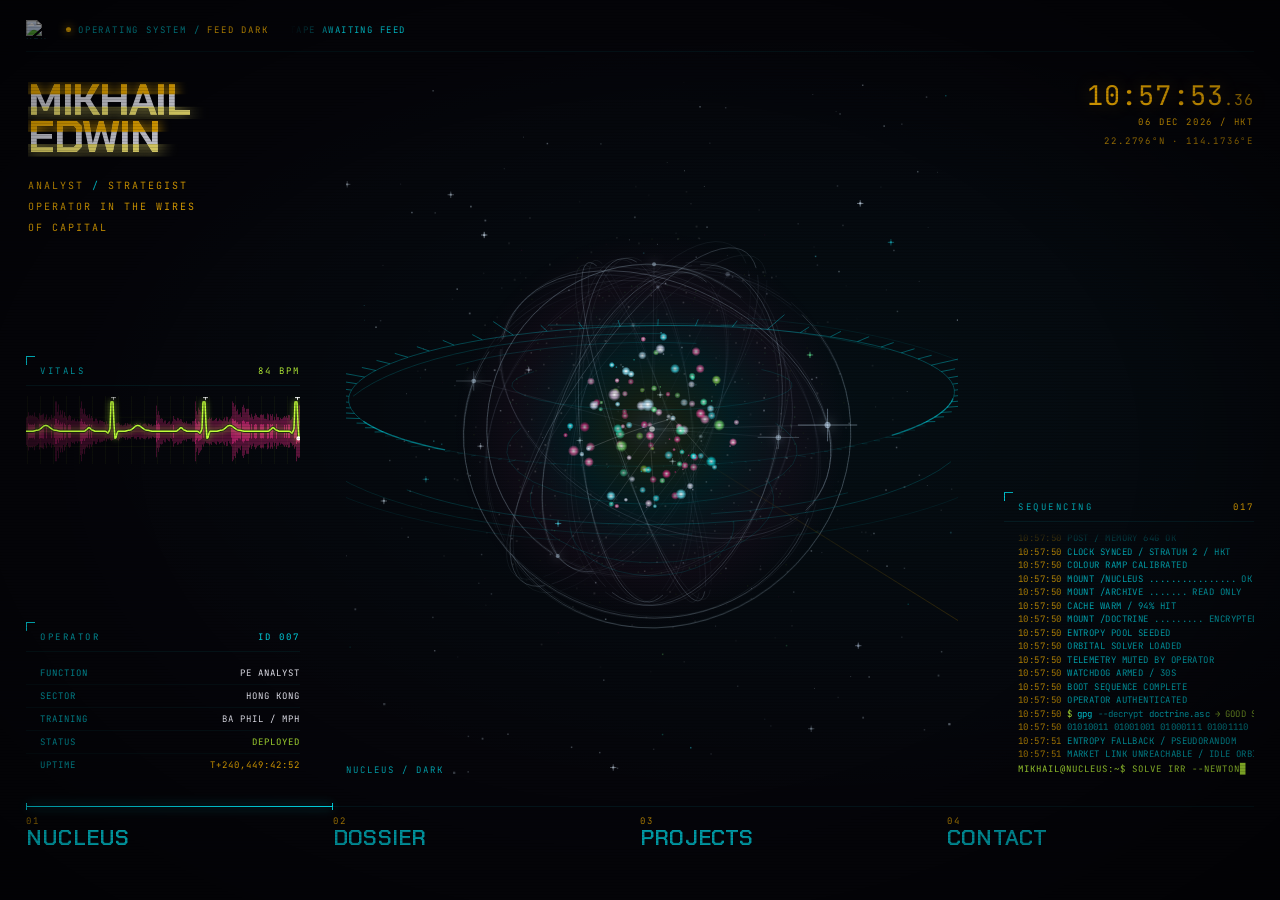
==== commit e321449d: "one motion, not two arguing The handoff was never too slow, it was two transitions fighting. The nuc" ====
--- a/index.html
+++ b/index.html
@@ -24,7 +24,7 @@
 <link href="https://fonts.googleapis.com/css2?family=Chakra+Petch:wght@300;600;700&family=JetBrains+Mono:wght@300;400;500&display=swap" rel="stylesheet" media="print" onload="this.media='all'">
 <noscript><link href="https://fonts.googleapis.com/css2?family=Chakra+Petch:wght@300;600;700&family=JetBrains+Mono:wght@300;400;500&display=swap" rel="stylesheet"></noscript>
 <link rel="icon" href="favicon.svg" type="image/svg+xml">
-<link rel="stylesheet" href="hud.css?v=9">
+<link rel="stylesheet" href="hud.css?v=10">
 <style>
 /* ── Clock ────────────────────────────────────────────────── */
 .clk { text-align: right; }
@@ -33,7 +33,7 @@
   font-variant-numeric: tabular-nums; line-height: 1;
   text-shadow: 0 0 18px rgba(255,184,0,.28);
 }
-.clk .big em { font-style: normal; color: rgba(255,184,0,.55); font-size: 15px; }
+.clk .big em { font-style: normal; color: rgba(255,184,0,.74); font-size: 15px; }
 .clk .l { color: var(--am-2); font-size: 9px; letter-spacing: .2em; margin-top: 7px; }
 .clk .l.date { color: var(--am-1); }
 
@@ -43,13 +43,9 @@
 .field:focus-visible { outline: 1px solid var(--mg-1); outline-offset: 4px; }
 
 /* Warp-through: chrome falls away as the core rushes the viewer */
-.hud { transition: opacity .2s ease-in, transform .38s cubic-bezier(.45,0,.9,.35), filter .2s ease-in; }
+.hud { transition: opacity .17s ease-in, transform .28s cubic-bezier(.45,0,.9,.35), filter .17s ease-in; }
 .hud.warping { opacity: 0; transform: scale(1.12); filter: blur(1.5px); }
 .hud.warping .field { opacity: 1; }
-#warp {
-  position: fixed; inset: 0; z-index: 90; pointer-events: none; opacity: 0;
-  background: radial-gradient(circle at 50% 50%, #eafcff 0%, var(--cyan) 42%, rgba(0,240,255,0) 78%);
-}
 .f-tag { position: absolute; bottom: 0; font-size: 9px; letter-spacing: .22em; color: var(--cy-2); pointer-events: none; }
 .f-l { left: 0; }
 .f-r { right: 0; text-align: right; }
@@ -60,8 +56,6 @@
 </style>
 </head>
 <body>
-
-<div id="warp"></div>
 
 <div class="hud">
 
@@ -926,13 +920,10 @@
     c.clearRect(0, 0, W, H);
 
     if (warping) {
-      var zp = Math.min(1, (t * 1000 - zoomT0) / 420);
+      var zp = Math.min(1, (t * 1000 - zoomT0) / 280);
       zoom = zp * zp * zp;
       R *= 1 + zoom * 22;
-      // The flash only exists to cover the swap. It arrives late and eases
-      // in rather than being held on screen for a third of a second.
-      var fl = Math.max(0, (zp - .70) / .30);
-      warpEl.style.opacity = (fl * fl * .92).toFixed(3);
+
     }
 
     camX = lerp(camX, camTX, .045);
@@ -1510,7 +1501,7 @@
   }
 
   /* ── Field interaction ───────────────────────────────────── */
-  var fieldEl = $('field'), warpEl = $('warp');
+  var fieldEl = $('field');
   function engageSeven() {
     if (warping) return;
     log('SEVEN EYES PROTOCOL / HANDING OFF', 'dn');
@@ -1518,7 +1509,7 @@
     warping = true;
     zoomT0 = performance.now();
     document.querySelector('.hud').classList.add('warping');
-    setTimeout(function () { location.href = 'seven-eyes-protocol.html'; }, 430);
+    setTimeout(function () { location.href = 'seven-eyes-protocol.html'; }, 290);
   }
   oCv.addEventListener('pointermove', function (e) {
     var r = oCv.getBoundingClientRect();
@@ -1540,7 +1531,6 @@
     psy = psyT = 0; dwell = 0; dwellOn = false;
     var hudEl = document.querySelector('.hud');
     if (hudEl) hudEl.classList.remove('warping');
-    if (warpEl) warpEl.style.opacity = 0;
   });
 
 
--- a/hud.css
+++ b/hud.css
@@ -0,0 +1,495 @@
+/* ===========================================================
+   HUD.CSS — the shared instrument language
+   Linked by index / projects / dossier so a colour change is
+   a one-file edit rather than three.
+
+   Every colour has exactly one job:
+     CYAN     structure, rings, modules, labels
+     MAGENTA  losses, alerts, menu captions
+     AMBER    the time domain, and the identity strapline
+     LIME     life signs. vitals, online state, gains
+   =========================================================== */
+
+/* ===========================================================
+   M.E.O.S — single-viewport instrument
+
+   Every colour has exactly one job, and never does another one:
+     CYAN     structure, rings, core, gaining bodies
+     MAGENTA  losses. drawdown, losing bodies, losing ticks
+     AMBER    the time domain. clock, date, timestamps, uptime
+     LIME     life signs. online status, the ECG, the pulse
+   Four colours, four meanings, so the screen stays readable.
+   =========================================================== */
+:root {
+  --bg:      #05050a;
+  --cyan:    #00f0ff;
+  --magenta: #ff2d92;
+  --amber:   #ffb800;
+  --lime:    #c1ff3a;
+
+  /* No grey anywhere. Every text tier is a tint of the colour that owns
+     its meaning, which is both more colourful AND more legible than the
+     desaturated blue-grey it replaces. */
+  --ink:   #e8e8f2;
+  --cy-1:  rgba(0, 240, 255, .92);
+  --cy-2:  rgba(0, 240, 255, .68);
+  --cy-3:  rgba(0, 240, 255, .30);   /* hairlines only, never text */
+  --am-1:  rgba(255, 184, 0, .92);
+  --am-2:  rgba(255, 184, 0, .70);
+  --lm-1:  rgba(193, 255, 58, .92);
+  --lm-2:  rgba(193, 255, 58, .70);
+  --mg-1:  rgba(255, 45, 146, .92);
+  --mg-2:  rgba(255, 45, 146, .88);
+
+  --text:    #e8e8f2;
+  --line:    rgba(0, 240, 255, 0.15);
+  --line-lo: rgba(0, 240, 255, 0.07);
+  --low:     rgba(0, 240, 255, 0.22);   /* rules only */
+}
+* { margin: 0; padding: 0; box-sizing: border-box; }
+html, body { height: 100%; }
+body {
+  background:
+    radial-gradient(ellipse 90% 70% at 62% 46%, rgba(0,240,255,.045) 0%, transparent 62%),
+    var(--bg);
+  color: var(--cy-2);
+  font-family: 'JetBrains Mono', monospace;
+  font-size: 10px;
+  letter-spacing: 0.1em;
+  text-transform: uppercase;
+  overflow: hidden;
+  -webkit-font-smoothing: antialiased;
+}
+::selection { background: var(--cyan); color: var(--bg); }
+
+/* Very restrained film. One layer, no blend mode. */
+body::after {
+  content: ''; position: fixed; inset: 0; z-index: 60; pointer-events: none;
+  background:
+    repeating-linear-gradient(0deg, transparent 0 2px, rgba(0,0,0,.13) 2px 3px),
+    radial-gradient(ellipse at center, transparent 55%, rgba(0,0,0,.5) 100%);
+}
+
+/* ── Shell: asymmetric, wide gutters ──────────────────────── */
+.hud {
+  position: relative; z-index: 2;
+  height: 100svh;
+  display: grid;
+  grid-template-columns: 274px 1fr 250px;
+  grid-template-rows: 34px 1fr 74px;
+  column-gap: 46px;
+  row-gap: 30px;
+  padding: 18px 26px 20px;
+}
+.col { display: flex; flex-direction: column; justify-content: space-between; min-height: 0; }
+
+/* ── Module language ──────────────────────────────────────── */
+.mod { position: relative; padding-top: 9px; min-height: 0; }
+.mod + .mod { margin-top: 34px; }
+.mod::before {
+  content: ''; position: absolute; top: 0; left: 0;
+  width: 8px; height: 8px;
+  border-top: 1px solid var(--cyan); border-left: 1px solid var(--cyan);
+  opacity: .8;
+}
+.h {
+  display: flex; justify-content: space-between; align-items: baseline;
+  font-size: 9px; letter-spacing: .28em; color: var(--cy-2);
+  padding: 0 0 8px 14px; margin-bottom: 10px;
+  border-bottom: 1px solid var(--line-lo);
+}
+.h b { color: var(--cy-1); font-weight: 400; letter-spacing: .22em; }
+.h b.warn { color: var(--amber); }
+.h b.dn { color: var(--magenta); }
+.h b.life { color: var(--lm-1); }
+.h.time b { color: var(--am-1); }
+
+/* ── Top strip ────────────────────────────────────────────── */
+.strip {
+  grid-column: 1 / -1;
+  display: flex; align-items: center; gap: 18px;
+  border-bottom: 1px solid var(--line-lo);
+  padding-bottom: 10px;
+}
+.mark { display: flex; align-items: center; }
+.build { color: var(--cy-2); letter-spacing: .2em; font-size: 9px; white-space: nowrap; }
+.build em { font-style: normal; color: var(--lm-1); }
+.build em.warn { color: var(--am-1); }
+/* live status pip */
+.pip { display: inline-block; width: 5px; height: 5px; border-radius: 50%;
+  background: var(--lime); box-shadow: 0 0 8px var(--lime); margin-right: 7px;
+  vertical-align: 1px; animation: breathe 3s ease-in-out infinite; }
+.pip.warn { background: var(--amber); box-shadow: 0 0 8px var(--amber); }
+@keyframes breathe { 50% { opacity: .25; } }
+.mark img { width: 22px; height: 19px; display: block; flex-shrink: 0; }
+.strip .spacer { margin-left: auto; }
+
+/* Tilt control, phones only. Sits inside the field but swallows its own
+   tap so it cannot fire the Seven Eyes handoff underneath. */
+.tilt-arm {
+  position: absolute; right: 0; bottom: -6px; z-index: 3;
+  background: none; border: 0; border-bottom: 1px solid var(--cy-3);
+  color: var(--cy-1); font: 9px/1 'JetBrains Mono', monospace;
+  letter-spacing: .22em; padding: 4px 2px 5px; cursor: pointer;
+  -webkit-appearance: none; appearance: none; border-radius: 0;
+}
+.tilt-arm::before { content: '\25C6'; color: var(--lm-1); margin-right: 7px; font-size: 7px; vertical-align: 1px; }
+.tilt-arm:active { color: var(--lm-1); border-bottom-color: var(--lm-1); }
+
+/* ── Header tape: the market crawling across the top ───────
+   Yields and prices share one rail. The symbol is structure so it
+   stays cyan; only the move is coloured, lime up and magenta down,
+   the same rule the rest of the machine follows. Amber is not used
+   here, it belongs to the clock. */
+.tape {
+  flex: 1 1 auto; min-width: 0; position: relative; overflow: hidden;
+  height: 14px; margin-left: 4px;
+  -webkit-mask-image: linear-gradient(90deg, transparent, #000 5%, #000 95%, transparent);
+          mask-image: linear-gradient(90deg, transparent, #000 5%, #000 95%, transparent);
+}
+.tape-rail {
+  position: absolute; top: 0; left: 0; white-space: nowrap; will-change: transform;
+  animation: tape-roll 60s linear infinite;
+}
+.tape:hover .tape-rail, .tape:focus-within .tape-rail { animation-play-state: paused; }
+@keyframes tape-roll { from { transform: translateX(0); } to { transform: translateX(-50%); } }
+.tk { display: inline-block; margin-right: 26px; font-size: 9px; letter-spacing: .16em; line-height: 14px; }
+.tk .s { color: var(--cy-2); }
+.tk .p { color: var(--cy-1); margin-left: 6px; font-variant-numeric: tabular-nums; }
+.tk .c { margin-left: 5px; font-variant-numeric: tabular-nums; }
+.tk .c.up { color: var(--lm-1); }
+.tk .c.dn { color: var(--mg-1); }
+.tk.y .s::after { content: 'Y'; color: var(--cy-3); margin-left: 1px; }
+.tk.stale .p { color: var(--cy-3); }
+@media (prefers-reduced-motion: reduce) { .tape-rail { animation: none; } }
+
+/* ── Identity: RGB-split glitch, ported from the homepage ─── */
+.ident { padding-left: 2px; margin-bottom: 6px; }
+.ident .n {
+  font-family: 'Chakra Petch', sans-serif; font-weight: 700;
+  font-size: clamp(34px, 3.4vw, 56px); line-height: .86;
+  letter-spacing: -.03em; color: var(--ink); text-transform: uppercase;
+}
+.glitch { position: relative; display: block; }
+.glitch::before, .glitch::after {
+  content: attr(data-text);
+  position: absolute; top: 0; left: 0; width: 100%;
+  overflow: hidden; pointer-events: none;
+}
+.glitch::before {
+  color: var(--amber); text-shadow: 0 0 12px var(--amber);
+  animation: g1 2.8s infinite steps(1);
+  clip-path: polygon(0 0, 100% 0, 100% 33%, 0 33%);
+}
+.glitch::after {
+  color: #fff176; text-shadow: 0 0 18px #fff176;
+  animation: g2 2.1s infinite steps(1);
+  clip-path: polygon(0 66%, 100% 66%, 100% 100%, 0 100%);
+}
+.glitch.b::before { animation-duration: 3.3s; animation-delay: -1.1s; }
+.glitch.b::after  { animation-duration: 2.6s; animation-delay: -.7s; }
+@keyframes g1 {
+  0%, 70%, 100% { transform: translate(0); opacity: 0; }
+  71% { transform: translate(-5px, 1px);  opacity: 1;   color: var(--amber);   text-shadow: 0 0 12px var(--amber); }
+  73% { transform: translate(3px, -2px);  opacity: .9;  color: var(--magenta); text-shadow: 0 0 12px var(--magenta); }
+  74% { transform: translate(0);          opacity: 0; }
+  86% { transform: translate(-3px, 2px);  opacity: .85; color: var(--amber);   text-shadow: 0 0 12px var(--amber); }
+  88% { transform: translate(0);          opacity: 0; }
+}
+@keyframes g2 {
+  0%, 62%, 100% { transform: translate(0); opacity: 0; }
+  63% { transform: translate(6px, -2px);  opacity: 1;   color: #fff176;      text-shadow: 0 0 18px #fff176; }
+  65% { transform: translate(-4px, 1px);  opacity: .95; color: var(--cyan);  text-shadow: 0 0 18px var(--cyan); }
+  66% { transform: translate(0);          opacity: 0; }
+  81% { transform: translate(4px, 1px);   opacity: .8;  color: var(--magenta); text-shadow: 0 0 18px var(--magenta); }
+  83% { transform: translate(0);          opacity: 0; }
+}
+.ident .r { font-size: 10px; letter-spacing: .2em; color: var(--am-1); line-height: 2.1; margin-top: 18px; }
+.ident .r i { font-style: normal; color: var(--cy-1); }
+
+/* ── Key / value ──────────────────────────────────────────── */
+.kv { display: flex; justify-content: space-between; gap: 12px; padding: 5px 0 5px 14px; font-size: 9px; }
+.kv + .kv { border-top: 1px solid rgba(0,240,255,.045); }
+.kv .k { color: var(--cy-2); }
+.kv .v { color: var(--text); text-align: right; font-variant-numeric: tabular-nums; }
+.kv .v.c { color: var(--cy-1); }
+.kv .v.t { color: var(--am-1); }
+.kv .v.life { color: var(--lm-1); }
+
+/* ── Log ──────────────────────────────────────────────────── */
+.logmod { flex: 0 1 auto; min-height: 0; display: flex; flex-direction: column; position: relative; overflow: hidden; }
+/* a scanline crawls down the panel, forever */
+.logmod::after {
+  content: ''; position: absolute; left: 0; right: 0; height: 34px; top: -34px;
+  pointer-events: none; z-index: 3;
+  background: linear-gradient(180deg, transparent, rgba(0,240,255,.055) 55%, rgba(0,240,255,.13) 88%, transparent);
+  animation: scan 4.2s linear infinite;
+}
+@keyframes scan { to { top: 100%; } }
+
+.log {
+  flex: 0 1 auto; min-height: 0; max-height: 54vh; overflow: hidden;
+  display: flex; flex-direction: column; justify-content: flex-end;
+  padding-left: 14px; position: relative;
+  /* Scrollback runs off the top edge. Fade it so the clipped line reads
+     as history falling away rather than as a broken row. */
+  -webkit-mask-image: linear-gradient(180deg, transparent 0, #000 20px);
+          mask-image: linear-gradient(180deg, transparent 0, #000 20px);
+}
+/* the whole panel tears sideways and splits its channels */
+.log.tear { animation: tear .22s steps(2) 1; }
+@keyframes tear {
+  0%   { transform: translateX(0);    text-shadow: none; opacity: 1; }
+  25%  { transform: translateX(-4px); text-shadow: 2px 0 var(--magenta), -2px 0 var(--cyan); opacity: .82; }
+  50%  { transform: translateX(3px);  text-shadow: -3px 0 var(--magenta), 3px 0 var(--cyan); opacity: 1; }
+  75%  { transform: translateX(-2px); text-shadow: 1px 0 var(--cyan); opacity: .7; }
+  100% { transform: translateX(0);    text-shadow: none; opacity: 1; }
+}
+/* individual rows shear out of alignment */
+.ln.slip { transform: translateX(9px); opacity: .55; }
+.ln.inv  { background: rgba(0,240,255,.16); color: var(--bg); }
+/* new rows type themselves in */
+.ln.new { animation: typein .34s steps(18) both; }
+@keyframes typein { from { clip-path: inset(0 100% 0 0); } to { clip-path: inset(0 0 0 0); } }
+/* the caret that never stops blinking */
+.caret {
+  padding-left: 14px; color: var(--lm-1); font-size: 9px; line-height: 1.6;
+  flex-shrink: 0;
+}
+.caret::after { content: '\2588'; animation: blink 1s steps(1) infinite; }
+@keyframes blink { 50% { opacity: 0; } }
+.ln { font-size: 9px; letter-spacing: .05em; color: var(--cy-2); white-space: nowrap; line-height: 1.5; }
+.ln .ts { color: var(--am-2); }
+.ln .s { color: var(--text); }
+.ln .bin  { color: rgba(0,240,255,.58); letter-spacing: .02em; }
+.ln .code { color: var(--cy-2); letter-spacing: .01em; text-transform: none; }
+.ln .code .c-k { color: var(--am-2); }
+.ln .code .c-f { color: var(--cy-1); }
+.ln .code .c-n { color: var(--lm-2); }
+.ln .code .c-c { color: rgba(0,240,255,.56); }
+/* shell work: a lime prompt, the binary in cyan, flags dimmed back so
+   the eye lands on what is actually being run */
+.ln .sh { color: var(--cy-2); letter-spacing: .01em; text-transform: none; }
+.ln .sh .p  { color: var(--lm-1); }
+.ln .sh .b  { color: var(--cy-1); }
+.ln .sh .fl { color: rgba(0,240,255,.58); }
+.ln .sh .st { color: var(--am-2); }
+.ln .out    { color: rgba(193,255,58,.62); text-transform: none; letter-spacing: .01em; }
+.ln .out.bad { color: rgba(255,45,146,.72); }
+.ln.up .n { color: var(--lm-1); }
+.ln.dn .n { color: var(--mg-1); }
+
+/* ── Bottom menu: reticle locks on as you sweep across ────── */
+.menu {
+  grid-column: 1 / -1;
+  position: relative;
+  border-top: 1px solid var(--line-lo);
+  padding-top: 16px;
+  display: flex; align-items: flex-start; gap: 0;
+}
+.menu-scan {
+  position: absolute; top: -1px; left: 0;
+  height: 1px; width: 0;
+  background: var(--cyan);
+  box-shadow: 0 0 12px var(--cyan);
+  opacity: 0;
+  pointer-events: none;
+}
+.menu-scan::before, .menu-scan::after {
+  content: ''; position: absolute; top: -3px;
+  width: 1px; height: 7px; background: var(--cyan);
+}
+.menu-scan::before { left: 0; }
+.menu-scan::after { right: 0; }
+.mi {
+  flex: 1; position: relative;
+  text-decoration: none; padding: 4px 0 0;
+  display: block;
+  transition: opacity .3s ease;
+}
+.mi .t2 {
+  font-family: 'Chakra Petch', sans-serif; font-weight: 600;
+  font-size: clamp(15px, 1.7vw, 26px); line-height: 1;
+  letter-spacing: .01em; color: var(--cy-2);
+  text-transform: uppercase;
+  transition: color .3s ease, transform .35s cubic-bezier(.16,1,.3,1);
+}
+.mi .c2 {
+  display: block; margin-top: 9px;
+  font-size: 9px; letter-spacing: .18em; color: var(--mg-2);
+  opacity: 0; transform: translateY(-4px);
+  transition: opacity .3s ease, transform .35s cubic-bezier(.16,1,.3,1), color .3s;
+}
+.mi .idx {
+  position: absolute; top: -8px; left: 0;
+  font-size: 9px; letter-spacing: .2em; color: var(--am-2);
+  transition: color .3s;
+}
+.menu:hover .mi { opacity: .34; }
+.menu .mi:hover, .menu .mi:focus-visible { opacity: 1; }
+.mi:hover .t2, .mi:focus-visible .t2 { color: var(--text); transform: translateX(4px); }
+.mi:hover .c2, .mi:focus-visible .c2 { opacity: 1; transform: none; color: var(--mg-1); }
+.mi:hover .idx, .mi:focus-visible .idx { color: var(--cyan); }
+.mi.on .t2 { color: var(--cy-1); }
+.mi:focus-visible { outline: none; }
+.mi:focus-visible .t2 { text-shadow: 0 0 14px rgba(0,240,255,.5); }
+
+/* ── Mobile ───────────────────────────────────────────────── */
+@media (max-width: 900px) {
+  body { overflow-y: auto; overflow-x: hidden; }
+
+  /* Flatten the grid to one column and let the columns' children become
+     direct flex items, so each module can be ordered independently. */
+  .hud {
+    display: flex; flex-direction: column;
+    height: auto; min-height: 100svh;
+    gap: 24px; padding: 16px 18px 44px;
+  }
+  .col { display: contents; }
+
+  .strip         { order: 1; padding-bottom: 12px; flex-wrap: wrap; gap: 10px 14px; }
+  .tape          { flex: 1 0 100%; margin-left: 0; order: 3; }
+  .strip .spacer { display: none; }
+  .ident         { order: 2; margin: 0; }
+  .field         { order: 3; height: 44vh; min-height: 290px; }
+  .menu          { order: 4; }
+  .mod--vitals   { order: 5; }
+  .mod--operator { order: 6; }
+  .clk           { order: 7; text-align: left; }
+  .mod--log      { order: 8; }
+  .mod + .mod { margin-top: 0; }
+
+  /* Type sized for a phone rather than a 1600px cockpit */
+  .ident .n  { font-size: 46px; }
+  .ident .r  { font-size: 11px; letter-spacing: .15em; margin-top: 14px; line-height: 1.95; }
+  .h         { font-size: 10px; letter-spacing: .2em; padding-left: 12px; }
+  .kv        { font-size: 11px; padding: 8px 0 8px 12px; gap: 14px; }
+  .clk .big  { font-size: 38px; }
+  .clk .l    { font-size: 10px; }
+  .f-tag     { font-size: 10px; }
+  .ln        { font-size: 10px; line-height: 1.6; }
+  #wave      { height: 62px; }
+
+  /* Menu becomes a stacked list, captions always shown */
+  .menu { flex-direction: column; gap: 0; padding-top: 14px; }
+  .mi { flex: none; padding: 13px 0; border-bottom: 1px solid var(--line-lo); }
+  .mi .t2 { font-size: 23px; }
+  .mi .c2 { opacity: 1; transform: none; margin-top: 4px; font-size: 10px; }
+  .mi .idx { position: static; display: block; margin-bottom: 6px; font-size: 10px; }
+  .menu:hover .mi { opacity: 1; }
+  .menu-scan { display: none; }
+
+  /* Log gets a bounded height instead of trying to fill a flex column */
+  .logmod { flex: none; }
+  .log { max-height: 220px; padding-left: 12px; }
+
+  /* The status line stays on a phone, just tighter. Only the
+     widest desktop-only bits still drop out. */
+  .build.hide-s { display: block; font-size: 8px; letter-spacing: .14em; }
+  .hide-s { display: none; }
+}
+
+@media (prefers-reduced-motion: reduce) {
+  * { animation: none !important; transition: none !important; }
+  .glitch::before, .glitch::after { display: none; }
+}
+
+/* ── Cross-page transitions ──────────────────────────────────
+   Chromium/Safari get a short CRT settle. Firefox simply
+   navigates, deliberately with no JS fallback: a scripted
+   fade is exactly what leaves a page stuck when the back
+   button restores it mid-animation.
+   ─────────────────────────────────────────────────────────── */
+@view-transition { navigation: auto; }
+.strip { view-transition-name: hud-strip; }
+.menu  { view-transition-name: hud-menu; }
+/* Content crossfades with a slight drift and a CRT bloom on the way
+   out. The named chrome below is pinned so the bar and the menu hold
+   perfectly still while the page beneath them changes. */
+::view-transition-old(root) { animation: vt-out .26s cubic-bezier(.4, 0, 1, 1) both; }
+::view-transition-new(root) { animation: vt-in  .46s cubic-bezier(.16, 1, .3, 1) both; }
+@keyframes vt-out {
+  to { opacity: 0; transform: translateY(-10px) scale(.986); filter: blur(3px) brightness(1.5); }
+}
+@keyframes vt-in {
+  from { opacity: 0; transform: translateY(16px) scale(1.014); filter: blur(5px) brightness(1.35); }
+}
+::view-transition-old(hud-strip), ::view-transition-new(hud-strip),
+::view-transition-old(hud-menu),  ::view-transition-new(hud-menu) {
+  animation: none; mix-blend-mode: normal;
+}
+::view-transition-group(hud-strip), ::view-transition-group(hud-menu) { animation-duration: .3s; }
+@media (prefers-reduced-motion: reduce) {
+  ::view-transition-old(root), ::view-transition-new(root) { animation: none; }
+}
+
+/* ── Page shell for the scrolling inner pages ──────────────── */
+body.page { overflow-y: auto; overflow-x: hidden; }
+.page .hud {
+  height: auto; min-height: 100svh;
+  display: flex; flex-direction: column;
+  gap: 0; padding: 18px 30px 0;
+  /* Chrome and content share one centred column. Left-aligning the
+     sheet under full-bleed chrome dumped all the slack on the right. */
+  max-width: 1460px; margin: 0 auto;
+}
+.page .strip { position: sticky; top: 0; z-index: 40; background: var(--bg); }
+.sheet { flex: 1; padding: 34px 0 96px; width: 100%; }
+.page .menu { position: sticky; bottom: 0; background: var(--bg); z-index: 40; margin-top: auto; }
+
+/* page identity block */
+.phead { padding: 8px 0 30px; }
+.phead .n {
+  font-family: 'Chakra Petch', sans-serif; font-weight: 700;
+  font-size: clamp(38px, 6vw, 84px); line-height: .86;
+  letter-spacing: -.03em; color: var(--ink); text-transform: uppercase;
+}
+.phead .r { font-size: 10px; letter-spacing: .2em; color: var(--am-1); margin-top: 16px; }
+.phead .r i { font-style: normal; color: var(--cy-1); }
+
+/* content modules */
+.sheet .mod { margin-top: 46px; }
+.sheet .mod:first-child { margin-top: 0; }
+.mod + .mod { margin-top: 46px; }
+.body {
+  font-size: 13px; line-height: 2; letter-spacing: .04em;
+  color: var(--cy-2); text-transform: none; padding-left: 14px; max-width: 74ch;
+}
+.body + .body { margin-top: 16px; }
+.body b { color: var(--ink); font-weight: 400; }
+.body em { font-style: normal; color: var(--lm-1); }
+.body u  { text-decoration: none; color: var(--mg-1); }
+
+.tags { display: flex; flex-wrap: wrap; gap: 7px; padding-left: 14px; margin-top: 20px; }
+.tag {
+  font-size: 9px; letter-spacing: .2em; color: var(--cy-2);
+  border: 1px solid var(--line-lo); padding: 5px 11px;
+  transition: color .2s, border-color .2s, transform .2s;
+}
+.tag:hover { color: var(--cy-1); border-color: var(--line); transform: translateY(-1px); }
+
+.list { padding-left: 14px; list-style: none; }
+.list li {
+  font-size: 13px; line-height: 1.95; letter-spacing: .04em;
+  color: var(--cy-2); text-transform: none; padding-left: 20px;
+  position: relative; margin-bottom: 12px;
+}
+.list li::before { content: '▸'; position: absolute; left: 0; color: var(--cy-1); }
+.list li b { color: var(--ink); font-weight: 400; }
+
+/* ── Mobile overrides for the scrolling pages ────────────────
+   Declared after the .page shell above so they actually win:
+   equal specificity means source order decides. On a phone the
+   menu is a ~240px stacked list, so sticking it to the bottom
+   would swallow most of the screen. Let it end the document.
+   ─────────────────────────────────────────────────────────── */
+@media (max-width: 900px) {
+  .page .hud { padding: 16px 18px 0; }
+  .page .sheet { padding: 22px 0 40px; }
+  .page .menu { position: static; }
+  .phead .n { font-size: clamp(34px, 12vw, 52px); }
+  .phead .r { font-size: 10px; letter-spacing: .16em; }
+  .body { font-size: 12px; line-height: 1.95; padding-left: 12px; }
+  .list li { font-size: 12px; }
+  .tags { padding-left: 12px; }
+}
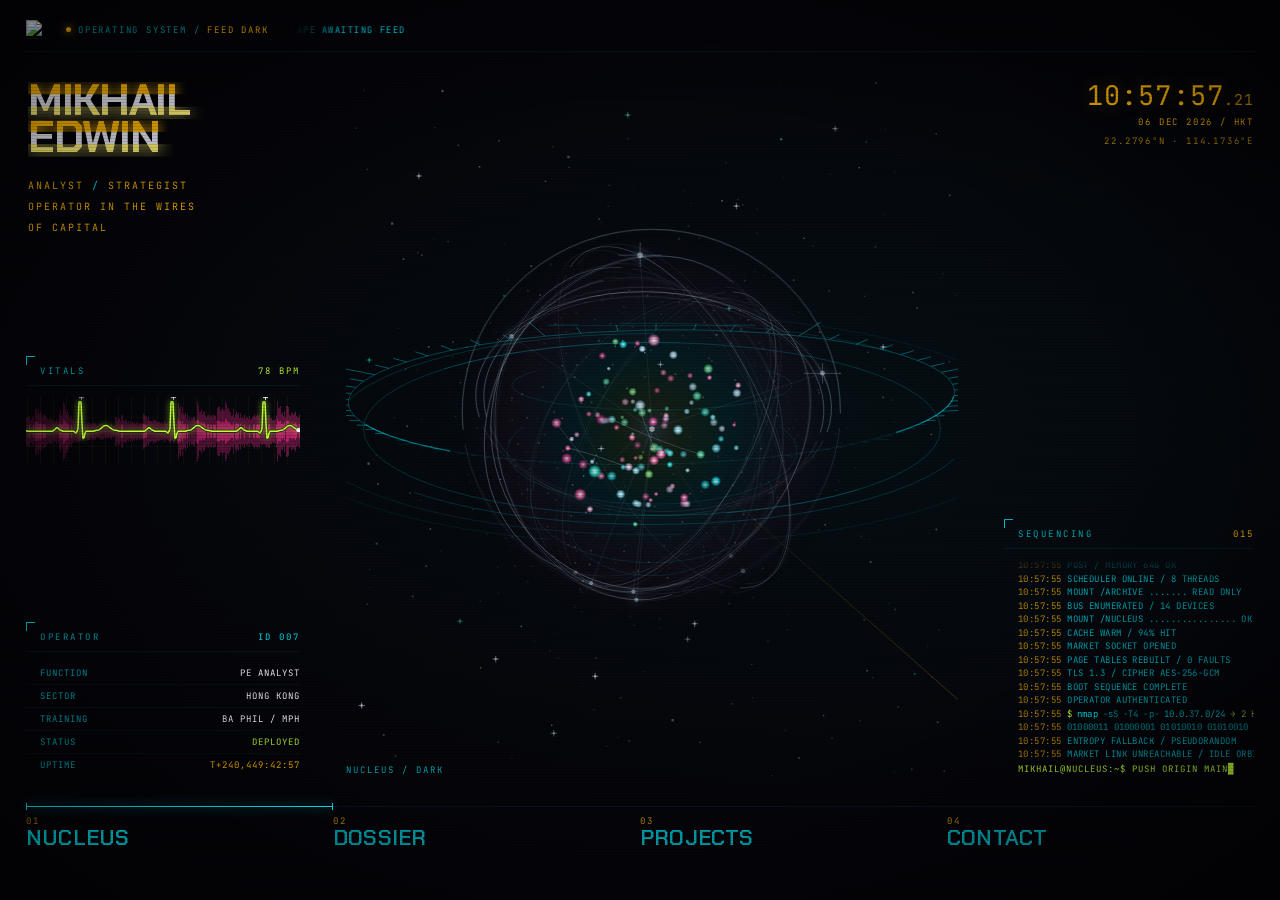
==== commit 5938d218: "lift the pink off the floor The menu captions measured 3.1 against the background before any of this" ====
--- a/index.html
+++ b/index.html
@@ -24,7 +24,7 @@
 <link href="https://fonts.googleapis.com/css2?family=Chakra+Petch:wght@300;600;700&family=JetBrains+Mono:wght@300;400;500&display=swap" rel="stylesheet" media="print" onload="this.media='all'">
 <noscript><link href="https://fonts.googleapis.com/css2?family=Chakra+Petch:wght@300;600;700&family=JetBrains+Mono:wght@300;400;500&display=swap" rel="stylesheet"></noscript>
 <link rel="icon" href="favicon.svg" type="image/svg+xml">
-<link rel="stylesheet" href="hud.css?v=10">
+<link rel="stylesheet" href="hud.css?v=11">
 <style>
 /* ── Clock ────────────────────────────────────────────────── */
 .clk { text-align: right; }
--- a/hud.css
+++ b/hud.css
@@ -39,7 +39,7 @@
   --lm-1:  rgba(193, 255, 58, .92);
   --lm-2:  rgba(193, 255, 58, .70);
   --mg-1:  rgba(255, 45, 146, .92);
-  --mg-2:  rgba(255, 45, 146, .88);
+  --mg-2:  rgba(255, 95, 175, .95);   /* magenta for small text */
 
   --text:    #e8e8f2;
   --line:    rgba(0, 240, 255, 0.15);
@@ -316,7 +316,7 @@
 }
 .mi .c2 {
   display: block; margin-top: 9px;
-  font-size: 9px; letter-spacing: .18em; color: var(--mg-2);
+  font-size: 10px; letter-spacing: .16em; color: var(--mg-2);
   opacity: 0; transform: translateY(-4px);
   transition: opacity .3s ease, transform .35s cubic-bezier(.16,1,.3,1), color .3s;
 }
@@ -328,7 +328,7 @@
 .menu:hover .mi { opacity: .34; }
 .menu .mi:hover, .menu .mi:focus-visible { opacity: 1; }
 .mi:hover .t2, .mi:focus-visible .t2 { color: var(--text); transform: translateX(4px); }
-.mi:hover .c2, .mi:focus-visible .c2 { opacity: 1; transform: none; color: var(--mg-1); }
+.mi:hover .c2, .mi:focus-visible .c2 { opacity: 1; transform: none; color: var(--mg-2); }
 .mi:hover .idx, .mi:focus-visible .idx { color: var(--cyan); }
 .mi.on .t2 { color: var(--cy-1); }
 .mi:focus-visible { outline: none; }
@@ -374,7 +374,7 @@
   .menu { flex-direction: column; gap: 0; padding-top: 14px; }
   .mi { flex: none; padding: 13px 0; border-bottom: 1px solid var(--line-lo); }
   .mi .t2 { font-size: 23px; }
-  .mi .c2 { opacity: 1; transform: none; margin-top: 4px; font-size: 10px; }
+  .mi .c2 { opacity: 1; transform: none; margin-top: 5px; font-size: 11px; }
   .mi .idx { position: static; display: block; margin-bottom: 6px; font-size: 10px; }
   .menu:hover .mi { opacity: 1; }
   .menu-scan { display: none; }
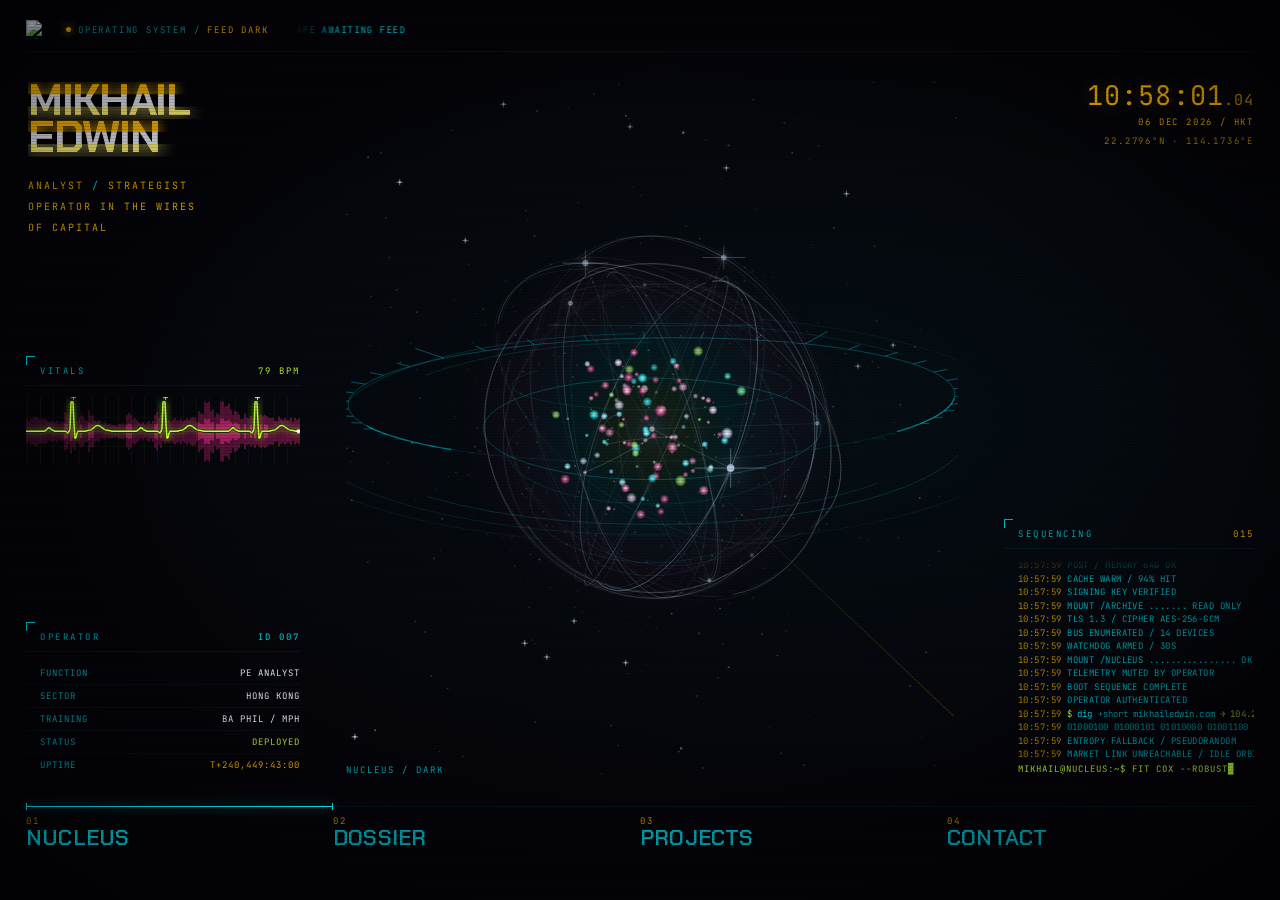
==== commit a4974662: "let the edges go Everything the bloom did worked on whole rectangles: it darkened the canvas, it lai" ====
--- a/index.html
+++ b/index.html
@@ -1451,14 +1451,47 @@
     }
     reset(ca);
 
-    /* ── Dissolution, then one upscale ─────────────────────
-       The instrument fades out under the geometry, and the whole
-       composite lands in a single full-resolution draw. */
+    /* ── Feather to nothing before the edge ────────────────
+       Everything above works on whole rectangles, and a whole
+       rectangle on a canvas that does not span the page is a box.
+       That is what turns the effect into a video playing in a frame
+       instead of something happening to the page. So the composite
+       is masked to an ellipse that reaches zero well inside the
+       canvas, and the darkening that sells the dissolution is a
+       matching gradient rather than a flat fill. Nothing the bloom
+       draws is allowed to touch an edge. */
+    // Scaling by bh/bw turns a circle of radius bw/2 into an ellipse that
+    // touches all four edges at once, so the fade reaches zero just before
+    // the nearest edge rather than somewhere past the corners.
+    var fr = bw * .5;
+    ca.setTransform(1, 0, 0, 1, 0, 0);
+    ca.globalCompositeOperation = 'destination-in';
+    ca.save();
+    ca.translate(bw * .5, bh * .5);
+    ca.scale(1, bh / bw);
+    var vg = ca.createRadialGradient(0, 0, fr * .34, 0, 0, fr * .97);
+    vg.addColorStop(0, 'rgba(0,0,0,1)');
+    vg.addColorStop(.62, 'rgba(0,0,0,.92)');
+    vg.addColorStop(1, 'rgba(0,0,0,0)');
+    ca.fillStyle = vg;
+    ca.fillRect(-bw, -bh, bw * 2, bh * 2);
+    ca.restore();
+    reset(ca);
+
+    /* ── Dissolution, then one upscale ───────────────────── */
     c.save();
     c.globalCompositeOperation = 'source-over';
-    c.fillStyle = 'rgba(0,0,0,' + (I * .55).toFixed(3) + ')';
-    c.fillRect(0, 0, W, H);
-    c.globalCompositeOperation = 'source-over';
+    var dr = W * .5;
+    c.save();
+    c.translate(W * .5, H * .5);
+    c.scale(1, H / W);
+    var dg = c.createRadialGradient(0, 0, dr * .34, 0, 0, dr * .97);
+    dg.addColorStop(0, 'rgba(0,0,0,' + (I * .62).toFixed(3) + ')');
+    dg.addColorStop(.62, 'rgba(0,0,0,' + (I * .48).toFixed(3) + ')');
+    dg.addColorStop(1, 'rgba(0,0,0,0)');
+    c.fillStyle = dg;
+    c.fillRect(-W, -H, W * 2, H * 2);
+    c.restore();
     c.globalAlpha = Math.min(1, I * 1.1);
     c.drawImage(pbufA, 0, 0, bw, bh, 0, 0, W, H);
     c.restore();
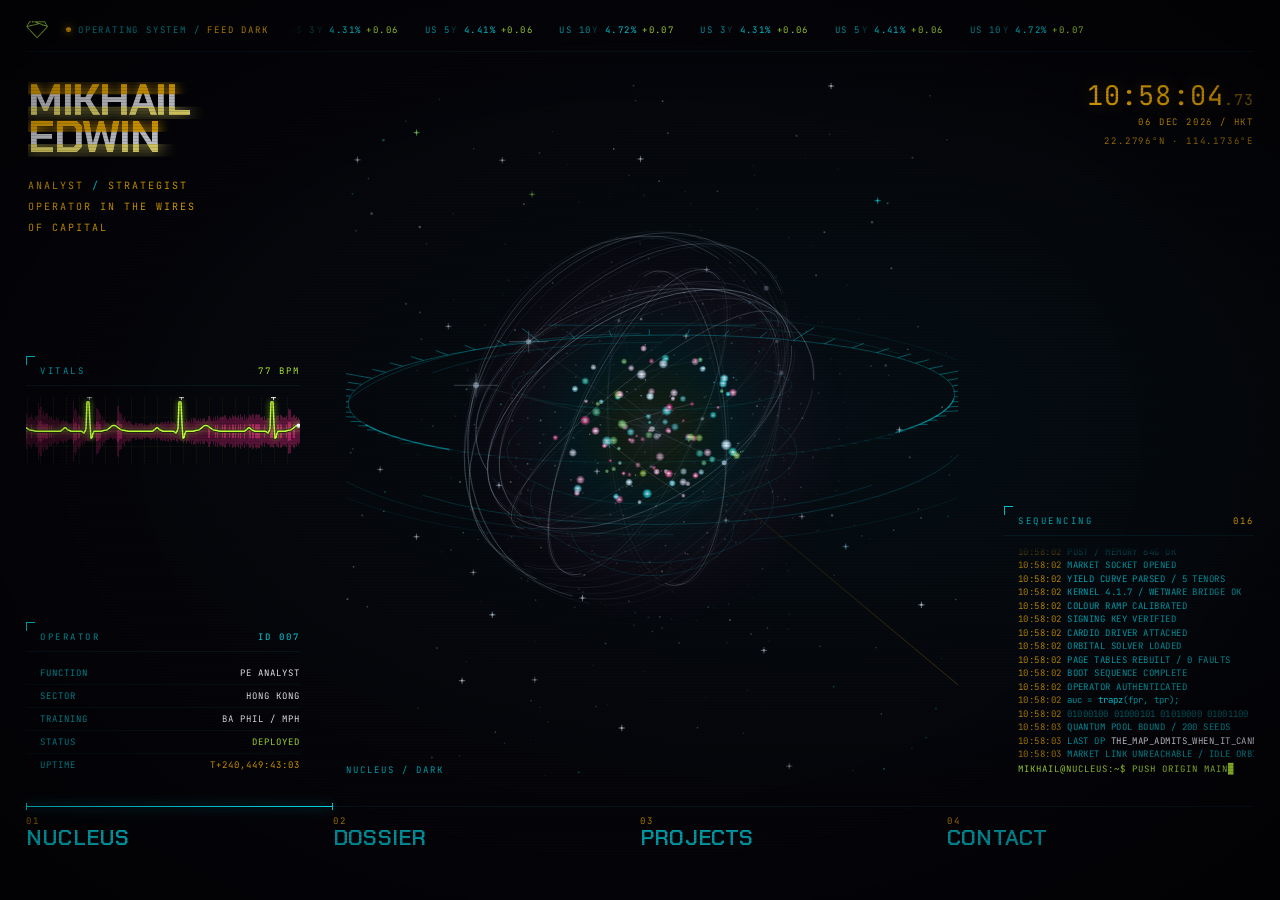
==== commit 0ab9701c: "the machine, assembled Everything before the last four folded into one." ====
--- a/index.html
+++ b/index.html
@@ -4,27 +4,11 @@
 <meta charset="UTF-8" />
 <meta name="viewport" content="width=device-width, initial-scale=1.0" />
 <title>MIKHAIL EDWIN // NUCLEUS</title>
-<meta name="description" content="Mikhail Edwin — analyst and strategist, operator in the wires of capital. Hong Kong.">
-<meta name="theme-color" content="#05050a">
-<meta property="og:type" content="website">
-<meta property="og:site_name" content="Mikhail Edwin">
-<meta property="og:title" content="MIKHAIL EDWIN">
-<meta property="og:description" content="Mikhail Edwin — analyst and strategist, operator in the wires of capital. Hong Kong.">
-<meta property="og:url" content="https://www.mikhailedwin.com/">
-<meta name="twitter:card" content="summary">
-<meta name="twitter:title" content="MIKHAIL EDWIN">
-<meta name="twitter:description" content="Mikhail Edwin — analyst and strategist, operator in the wires of capital. Hong Kong.">
-<link rel="canonical" href="https://www.mikhailedwin.com/">
 <link rel="preconnect" href="https://fonts.googleapis.com">
 <link rel="preconnect" href="https://fonts.gstatic.com" crossorigin>
-<!-- Fonts must never hold up the first paint. This host is unreachable
-     from some networks, and a blocking stylesheet means a blank page
-     until it times out. Loaded as print, promoted on arrival; the type
-     falls back to the system stack and swaps in when it lands. -->
-<link href="https://fonts.googleapis.com/css2?family=Chakra+Petch:wght@300;600;700&family=JetBrains+Mono:wght@300;400;500&display=swap" rel="stylesheet" media="print" onload="this.media='all'">
-<noscript><link href="https://fonts.googleapis.com/css2?family=Chakra+Petch:wght@300;600;700&family=JetBrains+Mono:wght@300;400;500&display=swap" rel="stylesheet"></noscript>
+<link href="https://fonts.googleapis.com/css2?family=Chakra+Petch:wght@300;600;700&family=JetBrains+Mono:wght@300;400;500&display=swap" rel="stylesheet">
 <link rel="icon" href="favicon.svg" type="image/svg+xml">
-<link rel="stylesheet" href="hud.css?v=11">
+<link rel="stylesheet" href="hud.css?v=9">
 <style>
 /* ── Clock ────────────────────────────────────────────────── */
 .clk { text-align: right; }
@@ -33,7 +17,7 @@
   font-variant-numeric: tabular-nums; line-height: 1;
   text-shadow: 0 0 18px rgba(255,184,0,.28);
 }
-.clk .big em { font-style: normal; color: rgba(255,184,0,.74); font-size: 15px; }
+.clk .big em { font-style: normal; color: rgba(255,184,0,.55); font-size: 15px; }
 .clk .l { color: var(--am-2); font-size: 9px; letter-spacing: .2em; margin-top: 7px; }
 .clk .l.date { color: var(--am-1); }
 
@@ -43,9 +27,13 @@
 .field:focus-visible { outline: 1px solid var(--mg-1); outline-offset: 4px; }
 
 /* Warp-through: chrome falls away as the core rushes the viewer */
-.hud { transition: opacity .17s ease-in, transform .28s cubic-bezier(.45,0,.9,.35), filter .17s ease-in; }
-.hud.warping { opacity: 0; transform: scale(1.12); filter: blur(1.5px); }
+.hud { transition: opacity .5s ease, transform .8s cubic-bezier(.6,0,.9,.3), filter .5s ease; }
+.hud.warping { opacity: 0; transform: scale(1.16); filter: blur(2px); }
 .hud.warping .field { opacity: 1; }
+#warp {
+  position: fixed; inset: 0; z-index: 90; pointer-events: none; opacity: 0;
+  background: radial-gradient(circle at 50% 50%, #ffffff 0%, var(--cyan) 34%, rgba(0,240,255,0) 72%);
+}
 .f-tag { position: absolute; bottom: 0; font-size: 9px; letter-spacing: .22em; color: var(--cy-2); pointer-events: none; }
 .f-l { left: 0; }
 .f-r { right: 0; text-align: right; }
@@ -56,6 +44,8 @@
 </style>
 </head>
 <body>
+
+<div id="warp"></div>
 
 <div class="hud">
 
@@ -920,10 +910,10 @@
     c.clearRect(0, 0, W, H);
 
     if (warping) {
-      var zp = Math.min(1, (t * 1000 - zoomT0) / 280);
+      var zp = Math.min(1, (t * 1000 - zoomT0) / 850);
       zoom = zp * zp * zp;
       R *= 1 + zoom * 22;
-
+      warpEl.style.opacity = Math.max(0, (zp - .55) / .45).toFixed(3);
     }
 
     camX = lerp(camX, camTX, .045);
@@ -1451,47 +1441,14 @@
     }
     reset(ca);
 
-    /* ── Feather to nothing before the edge ────────────────
-       Everything above works on whole rectangles, and a whole
-       rectangle on a canvas that does not span the page is a box.
-       That is what turns the effect into a video playing in a frame
-       instead of something happening to the page. So the composite
-       is masked to an ellipse that reaches zero well inside the
-       canvas, and the darkening that sells the dissolution is a
-       matching gradient rather than a flat fill. Nothing the bloom
-       draws is allowed to touch an edge. */
-    // Scaling by bh/bw turns a circle of radius bw/2 into an ellipse that
-    // touches all four edges at once, so the fade reaches zero just before
-    // the nearest edge rather than somewhere past the corners.
-    var fr = bw * .5;
-    ca.setTransform(1, 0, 0, 1, 0, 0);
-    ca.globalCompositeOperation = 'destination-in';
-    ca.save();
-    ca.translate(bw * .5, bh * .5);
-    ca.scale(1, bh / bw);
-    var vg = ca.createRadialGradient(0, 0, fr * .34, 0, 0, fr * .97);
-    vg.addColorStop(0, 'rgba(0,0,0,1)');
-    vg.addColorStop(.62, 'rgba(0,0,0,.92)');
-    vg.addColorStop(1, 'rgba(0,0,0,0)');
-    ca.fillStyle = vg;
-    ca.fillRect(-bw, -bh, bw * 2, bh * 2);
-    ca.restore();
-    reset(ca);
-
-    /* ── Dissolution, then one upscale ───────────────────── */
+    /* ── Dissolution, then one upscale ─────────────────────
+       The instrument fades out under the geometry, and the whole
+       composite lands in a single full-resolution draw. */
     c.save();
     c.globalCompositeOperation = 'source-over';
-    var dr = W * .5;
-    c.save();
-    c.translate(W * .5, H * .5);
-    c.scale(1, H / W);
-    var dg = c.createRadialGradient(0, 0, dr * .34, 0, 0, dr * .97);
-    dg.addColorStop(0, 'rgba(0,0,0,' + (I * .62).toFixed(3) + ')');
-    dg.addColorStop(.62, 'rgba(0,0,0,' + (I * .48).toFixed(3) + ')');
-    dg.addColorStop(1, 'rgba(0,0,0,0)');
-    c.fillStyle = dg;
-    c.fillRect(-W, -H, W * 2, H * 2);
-    c.restore();
+    c.fillStyle = 'rgba(0,0,0,' + (I * .55).toFixed(3) + ')';
+    c.fillRect(0, 0, W, H);
+    c.globalCompositeOperation = 'source-over';
     c.globalAlpha = Math.min(1, I * 1.1);
     c.drawImage(pbufA, 0, 0, bw, bh, 0, 0, W, H);
     c.restore();
@@ -1534,7 +1491,7 @@
   }
 
   /* ── Field interaction ───────────────────────────────────── */
-  var fieldEl = $('field');
+  var fieldEl = $('field'), warpEl = $('warp');
   function engageSeven() {
     if (warping) return;
     log('SEVEN EYES PROTOCOL / HANDING OFF', 'dn');
@@ -1542,7 +1499,7 @@
     warping = true;
     zoomT0 = performance.now();
     document.querySelector('.hud').classList.add('warping');
-    setTimeout(function () { location.href = 'seven-eyes-protocol.html'; }, 290);
+    setTimeout(function () { location.href = 'seven-eyes-protocol.html'; }, 860);
   }
   oCv.addEventListener('pointermove', function (e) {
     var r = oCv.getBoundingClientRect();
@@ -1564,6 +1521,7 @@
     psy = psyT = 0; dwell = 0; dwellOn = false;
     var hudEl = document.querySelector('.hud');
     if (hudEl) hudEl.classList.remove('warping');
+    if (warpEl) warpEl.style.opacity = 0;
   });
 
 
--- a/hud.css
+++ b/hud.css
@@ -39,7 +39,7 @@
   --lm-1:  rgba(193, 255, 58, .92);
   --lm-2:  rgba(193, 255, 58, .70);
   --mg-1:  rgba(255, 45, 146, .92);
-  --mg-2:  rgba(255, 95, 175, .95);   /* magenta for small text */
+  --mg-2:  rgba(255, 45, 146, .68);
 
   --text:    #e8e8f2;
   --line:    rgba(0, 240, 255, 0.15);
@@ -261,18 +261,18 @@
 .ln { font-size: 9px; letter-spacing: .05em; color: var(--cy-2); white-space: nowrap; line-height: 1.5; }
 .ln .ts { color: var(--am-2); }
 .ln .s { color: var(--text); }
-.ln .bin  { color: rgba(0,240,255,.58); letter-spacing: .02em; }
+.ln .bin  { color: rgba(0,240,255,.42); letter-spacing: .02em; }
 .ln .code { color: var(--cy-2); letter-spacing: .01em; text-transform: none; }
 .ln .code .c-k { color: var(--am-2); }
 .ln .code .c-f { color: var(--cy-1); }
 .ln .code .c-n { color: var(--lm-2); }
-.ln .code .c-c { color: rgba(0,240,255,.56); }
+.ln .code .c-c { color: rgba(0,240,255,.32); }
 /* shell work: a lime prompt, the binary in cyan, flags dimmed back so
    the eye lands on what is actually being run */
 .ln .sh { color: var(--cy-2); letter-spacing: .01em; text-transform: none; }
 .ln .sh .p  { color: var(--lm-1); }
 .ln .sh .b  { color: var(--cy-1); }
-.ln .sh .fl { color: rgba(0,240,255,.58); }
+.ln .sh .fl { color: rgba(0,240,255,.42); }
 .ln .sh .st { color: var(--am-2); }
 .ln .out    { color: rgba(193,255,58,.62); text-transform: none; letter-spacing: .01em; }
 .ln .out.bad { color: rgba(255,45,146,.72); }
@@ -316,7 +316,7 @@
 }
 .mi .c2 {
   display: block; margin-top: 9px;
-  font-size: 10px; letter-spacing: .16em; color: var(--mg-2);
+  font-size: 9px; letter-spacing: .18em; color: var(--mg-2);
   opacity: 0; transform: translateY(-4px);
   transition: opacity .3s ease, transform .35s cubic-bezier(.16,1,.3,1), color .3s;
 }
@@ -328,7 +328,7 @@
 .menu:hover .mi { opacity: .34; }
 .menu .mi:hover, .menu .mi:focus-visible { opacity: 1; }
 .mi:hover .t2, .mi:focus-visible .t2 { color: var(--text); transform: translateX(4px); }
-.mi:hover .c2, .mi:focus-visible .c2 { opacity: 1; transform: none; color: var(--mg-2); }
+.mi:hover .c2, .mi:focus-visible .c2 { opacity: 1; transform: none; color: var(--mg-1); }
 .mi:hover .idx, .mi:focus-visible .idx { color: var(--cyan); }
 .mi.on .t2 { color: var(--cy-1); }
 .mi:focus-visible { outline: none; }
@@ -374,7 +374,7 @@
   .menu { flex-direction: column; gap: 0; padding-top: 14px; }
   .mi { flex: none; padding: 13px 0; border-bottom: 1px solid var(--line-lo); }
   .mi .t2 { font-size: 23px; }
-  .mi .c2 { opacity: 1; transform: none; margin-top: 5px; font-size: 11px; }
+  .mi .c2 { opacity: 1; transform: none; margin-top: 4px; font-size: 10px; }
   .mi .idx { position: static; display: block; margin-bottom: 6px; font-size: 10px; }
   .menu:hover .mi { opacity: 1; }
   .menu-scan { display: none; }
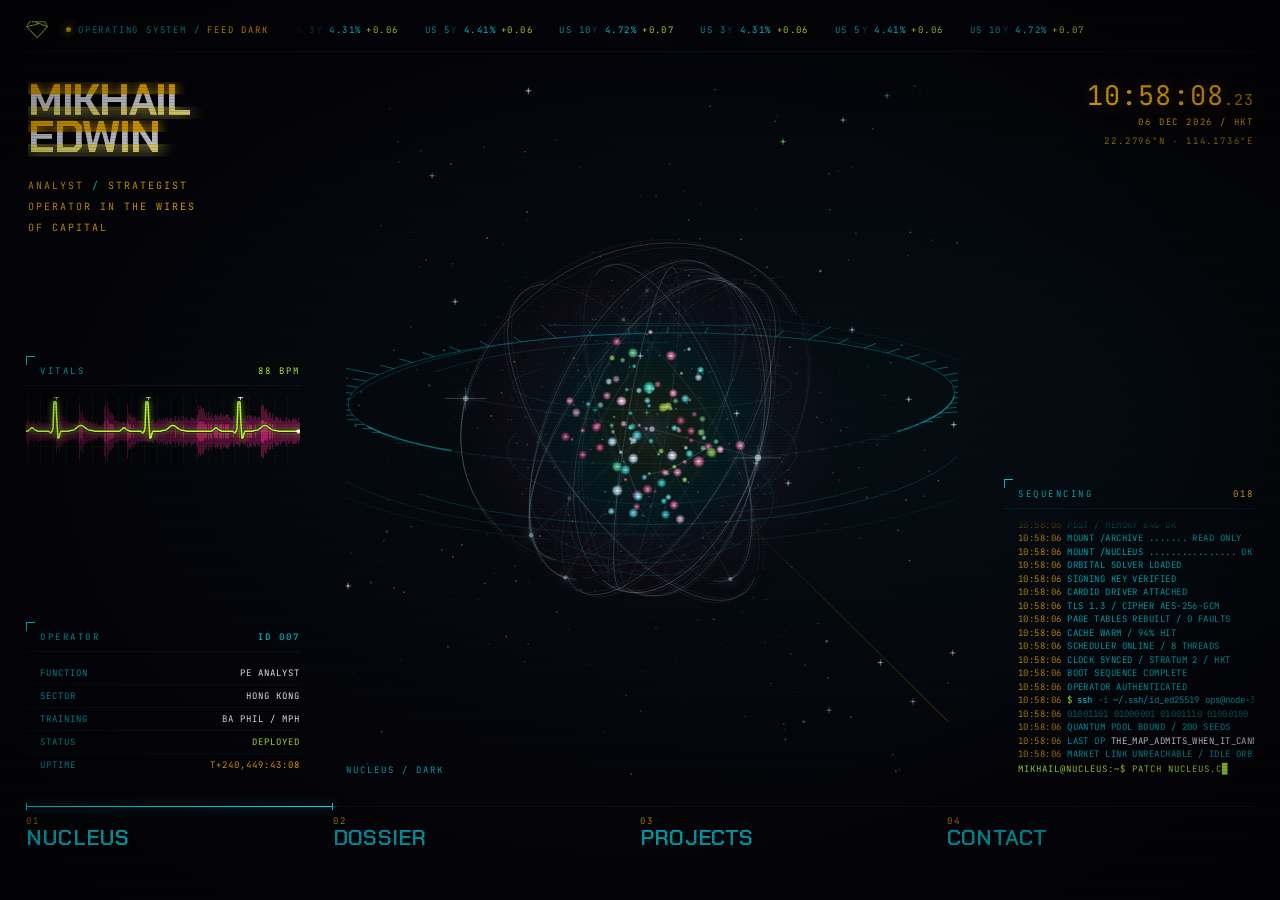
==== commit 59013f48: "the flourish stops eating the budget It was not the measuring rig after all. Three isolated runs on " ====
--- a/index.html
+++ b/index.html
@@ -4,11 +4,27 @@
 <meta charset="UTF-8" />
 <meta name="viewport" content="width=device-width, initial-scale=1.0" />
 <title>MIKHAIL EDWIN // NUCLEUS</title>
+<meta name="description" content="Mikhail Edwin — analyst and strategist, operator in the wires of capital. Hong Kong.">
+<meta name="theme-color" content="#05050a">
+<meta property="og:type" content="website">
+<meta property="og:site_name" content="Mikhail Edwin">
+<meta property="og:title" content="MIKHAIL EDWIN">
+<meta property="og:description" content="Mikhail Edwin — analyst and strategist, operator in the wires of capital. Hong Kong.">
+<meta property="og:url" content="https://www.mikhailedwin.com/">
+<meta name="twitter:card" content="summary">
+<meta name="twitter:title" content="MIKHAIL EDWIN">
+<meta name="twitter:description" content="Mikhail Edwin — analyst and strategist, operator in the wires of capital. Hong Kong.">
+<link rel="canonical" href="https://www.mikhailedwin.com/">
 <link rel="preconnect" href="https://fonts.googleapis.com">
 <link rel="preconnect" href="https://fonts.gstatic.com" crossorigin>
-<link href="https://fonts.googleapis.com/css2?family=Chakra+Petch:wght@300;600;700&family=JetBrains+Mono:wght@300;400;500&display=swap" rel="stylesheet">
+<!-- Fonts must never hold up the first paint. This host is unreachable
+     from some networks, and a blocking stylesheet means a blank page
+     until it times out. Loaded as print, promoted on arrival; the type
+     falls back to the system stack and swaps in when it lands. -->
+<link href="https://fonts.googleapis.com/css2?family=Chakra+Petch:wght@300;600;700&family=JetBrains+Mono:wght@300;400;500&display=swap" rel="stylesheet" media="print" onload="this.media='all'">
+<noscript><link href="https://fonts.googleapis.com/css2?family=Chakra+Petch:wght@300;600;700&family=JetBrains+Mono:wght@300;400;500&display=swap" rel="stylesheet"></noscript>
 <link rel="icon" href="favicon.svg" type="image/svg+xml">
-<link rel="stylesheet" href="hud.css?v=9">
+<link rel="stylesheet" href="hud.css?v=11">
 <style>
 /* ── Clock ────────────────────────────────────────────────── */
 .clk { text-align: right; }
@@ -17,7 +33,7 @@
   font-variant-numeric: tabular-nums; line-height: 1;
   text-shadow: 0 0 18px rgba(255,184,0,.28);
 }
-.clk .big em { font-style: normal; color: rgba(255,184,0,.55); font-size: 15px; }
+.clk .big em { font-style: normal; color: rgba(255,184,0,.74); font-size: 15px; }
 .clk .l { color: var(--am-2); font-size: 9px; letter-spacing: .2em; margin-top: 7px; }
 .clk .l.date { color: var(--am-1); }
 
@@ -27,13 +43,9 @@
 .field:focus-visible { outline: 1px solid var(--mg-1); outline-offset: 4px; }
 
 /* Warp-through: chrome falls away as the core rushes the viewer */
-.hud { transition: opacity .5s ease, transform .8s cubic-bezier(.6,0,.9,.3), filter .5s ease; }
-.hud.warping { opacity: 0; transform: scale(1.16); filter: blur(2px); }
+.hud { transition: opacity .17s ease-in, transform .28s cubic-bezier(.45,0,.9,.35), filter .17s ease-in; }
+.hud.warping { opacity: 0; transform: scale(1.12); filter: blur(1.5px); }
 .hud.warping .field { opacity: 1; }
-#warp {
-  position: fixed; inset: 0; z-index: 90; pointer-events: none; opacity: 0;
-  background: radial-gradient(circle at 50% 50%, #ffffff 0%, var(--cyan) 34%, rgba(0,240,255,0) 72%);
-}
 .f-tag { position: absolute; bottom: 0; font-size: 9px; letter-spacing: .22em; color: var(--cy-2); pointer-events: none; }
 .f-l { left: 0; }
 .f-r { right: 0; text-align: right; }
@@ -44,8 +56,6 @@
 </style>
 </head>
 <body>
-
-<div id="warp"></div>
 
 <div class="hud">
 
@@ -598,7 +608,8 @@
      ────────────────────────────────────────────────────────── */
   var psy = 0, psyT = 0, psyPeak = 0, psyHold = 0, psyNext = 10 + Math.random() * 14;
   var dwell = 0, dwellOn = false, lastHX = -9999, lastHY = -9999;
-  var pbufA = null, pbufB = null;
+  var pbufA = null, pbufB = null, maskCv = null;
+  var dimGrad = null, dimW = 0, dimH = 0, bloomTick = 0;
   var CAN_FILTER = (function () {
     try {
       var cc = document.createElement('canvas').getContext('2d');
@@ -910,10 +921,10 @@
     c.clearRect(0, 0, W, H);
 
     if (warping) {
-      var zp = Math.min(1, (t * 1000 - zoomT0) / 850);
+      var zp = Math.min(1, (t * 1000 - zoomT0) / 280);
       zoom = zp * zp * zp;
       R *= 1 + zoom * 22;
-      warpEl.style.opacity = Math.max(0, (zp - .55) / .45).toFixed(3);
+
     }
 
     camX = lerp(camX, camTX, .045);
@@ -1328,13 +1339,22 @@
      nobody can tell was cheated.
      ══════════════════════════════════════════════════════════ */
   function bloomPass(c, t, I, W, H, cx, cy) {
+    // On the bottom rung the machine is already missing frames, so the
+    // composite is rebuilt every other frame and reused in between. The
+    // effect undulates slowly enough that nobody can tell, and it stops
+    // the one thing that is meant to be a flourish from being the thing
+    // that breaks the frame budget.
     var d = Math.min(devicePixelRatio || 1, 2);
-    var SCALE = QUAL >= 3 ? .42 : QUAL === 2 ? .34 : QUAL === 1 ? .28 : .22;  // every pass pays this
+    var SCALE = QUAL >= 3 ? .42 : QUAL === 2 ? .34 : QUAL === 1 ? .28 : .18;  // every pass pays this
     var bw = Math.max(2, Math.round(W * d * SCALE)), bh = Math.max(2, Math.round(H * d * SCALE));
+    var fresh = false;
     if (!pbufA) { pbufA = document.createElement('canvas'); pbufB = document.createElement('canvas'); }
     if (pbufA.width !== bw || pbufA.height !== bh) {
       pbufA.width = bw; pbufA.height = bh; pbufB.width = bw; pbufB.height = bh;
-    }
+      fresh = true;                       // resizing a canvas wipes it
+    }
+    // Reusing last frame's composite is only safe if there IS one.
+    var reuse = QUAL === 0 && !fresh && (bloomTick++ & 1) === 1;
     var ca = pbufA.getContext('2d'), cb = pbufB.getContext('2d');
     var bx = cx * (bw / W), by = cy * (bh / H);
     var RMAX = Math.hypot(bw, bh);
@@ -1345,6 +1365,7 @@
       x.globalAlpha = 1; x.filter = 'none';
     }
 
+    if (!reuse) {
     // Snapshot the clean frame.
     reset(ca); ca.clearRect(0, 0, bw, bh);
     ca.drawImage(oCv, 0, 0, oCv.width, oCv.height, 0, 0, bw, bh);
@@ -1386,7 +1407,7 @@
        Read from A, write to B: a canvas cannot safely blit into
        itself. */
     reset(ca); ca.clearRect(0, 0, bw, bh); ca.drawImage(pbufB, 0, 0);
-    var LV = QUAL === 0 ? 2 : Math.round(3 + I * 2);
+    var LV = QUAL === 0 ? 1 : Math.round(3 + I * 2);
     cb.globalCompositeOperation = 'lighter';
     for (var k = 1; k <= LV; k++) {
       var sc = Math.pow(.52, k);
@@ -1407,7 +1428,7 @@
        much and looks no different once it is glowing. */
     reset(ca); ca.clearRect(0, 0, bw, bh);
     ca.globalCompositeOperation = 'lighter';
-    var RINGS = QUAL >= 2 ? 7 : QUAL === 1 ? 4 : 3, amp = .085 * I, kk = 9, w = t * 1.6;   // 0.25 Hz
+    var RINGS = QUAL >= 2 ? 7 : QUAL === 1 ? 4 : 1, amp = .085 * I, kk = 9, w = t * 1.6;   // 0.25 Hz
     for (var r0 = 0; r0 < RINGS; r0++) {
       var f0 = r0 / RINGS, f1 = (r0 + 1) / RINGS;
       var warp = 1 + amp * Math.sin(kk * f0 - w);
@@ -1441,14 +1462,62 @@
     }
     reset(ca);
 
-    /* ── Dissolution, then one upscale ─────────────────────
-       The instrument fades out under the geometry, and the whole
-       composite lands in a single full-resolution draw. */
+    /* ── Feather to nothing before the edge ────────────────
+       Everything above works on whole rectangles, and a whole
+       rectangle on a canvas that does not span the page is a box.
+       That is what turns the effect into a video playing in a frame
+       instead of something happening to the page. So the composite
+       is masked to an ellipse that reaches zero well inside the
+       canvas, and the darkening that sells the dissolution is a
+       matching gradient rather than a flat fill. Nothing the bloom
+       draws is allowed to touch an edge. */
+    // Scaling by bh/bw turns a circle of radius bw/2 into an ellipse that
+    // touches all four edges at once, so the fade reaches zero just before
+    // the nearest edge rather than somewhere past the corners. The mask is
+    // built once per size and kept, because rebuilding a gradient every
+    // frame is work that produces the identical answer every time.
+    if (!maskCv || maskCv.width !== bw || maskCv.height !== bh) {
+      maskCv = maskCv || document.createElement('canvas');
+      maskCv.width = bw; maskCv.height = bh;
+      var mc = maskCv.getContext('2d');
+      var fr = bw * .5;
+      mc.save();
+      mc.translate(bw * .5, bh * .5);
+      mc.scale(1, bh / bw);
+      var vg = mc.createRadialGradient(0, 0, fr * .34, 0, 0, fr * .97);
+      vg.addColorStop(0, 'rgba(0,0,0,1)');
+      vg.addColorStop(.62, 'rgba(0,0,0,.92)');
+      vg.addColorStop(1, 'rgba(0,0,0,0)');
+      mc.fillStyle = vg;
+      mc.fillRect(-bw, -bh, bw * 2, bh * 2);
+      mc.restore();
+    }
+    ca.setTransform(1, 0, 0, 1, 0, 0);
+    ca.globalCompositeOperation = 'destination-in';
+    ca.drawImage(maskCv, 0, 0);
+    reset(ca);
+    }
+
+    /* ── Dissolution, then one upscale ───────────────────── */
     c.save();
     c.globalCompositeOperation = 'source-over';
-    c.fillStyle = 'rgba(0,0,0,' + (I * .55).toFixed(3) + ')';
-    c.fillRect(0, 0, W, H);
-    c.globalCompositeOperation = 'source-over';
+    var dr = W * .5;
+    c.save();
+    c.translate(W * .5, H * .5);
+    c.scale(1, H / W);
+    // one gradient object per size, alpha carried by globalAlpha instead
+    if (!dimGrad || dimW !== W || dimH !== H) {
+      dimGrad = c.createRadialGradient(0, 0, dr * .34, 0, 0, dr * .97);
+      dimGrad.addColorStop(0, 'rgba(0,0,0,1)');
+      dimGrad.addColorStop(.62, 'rgba(0,0,0,.78)');
+      dimGrad.addColorStop(1, 'rgba(0,0,0,0)');
+      dimW = W; dimH = H;
+    }
+    c.globalAlpha = I * .62;
+    c.fillStyle = dimGrad;
+    c.fillRect(-W, -H, W * 2, H * 2);
+    c.globalAlpha = 1;
+    c.restore();
     c.globalAlpha = Math.min(1, I * 1.1);
     c.drawImage(pbufA, 0, 0, bw, bh, 0, 0, W, H);
     c.restore();
@@ -1491,7 +1560,7 @@
   }
 
   /* ── Field interaction ───────────────────────────────────── */
-  var fieldEl = $('field'), warpEl = $('warp');
+  var fieldEl = $('field');
   function engageSeven() {
     if (warping) return;
     log('SEVEN EYES PROTOCOL / HANDING OFF', 'dn');
@@ -1499,7 +1568,7 @@
     warping = true;
     zoomT0 = performance.now();
     document.querySelector('.hud').classList.add('warping');
-    setTimeout(function () { location.href = 'seven-eyes-protocol.html'; }, 860);
+    setTimeout(function () { location.href = 'seven-eyes-protocol.html'; }, 290);
   }
   oCv.addEventListener('pointermove', function (e) {
     var r = oCv.getBoundingClientRect();
@@ -1521,7 +1590,6 @@
     psy = psyT = 0; dwell = 0; dwellOn = false;
     var hudEl = document.querySelector('.hud');
     if (hudEl) hudEl.classList.remove('warping');
-    if (warpEl) warpEl.style.opacity = 0;
   });
 
 
